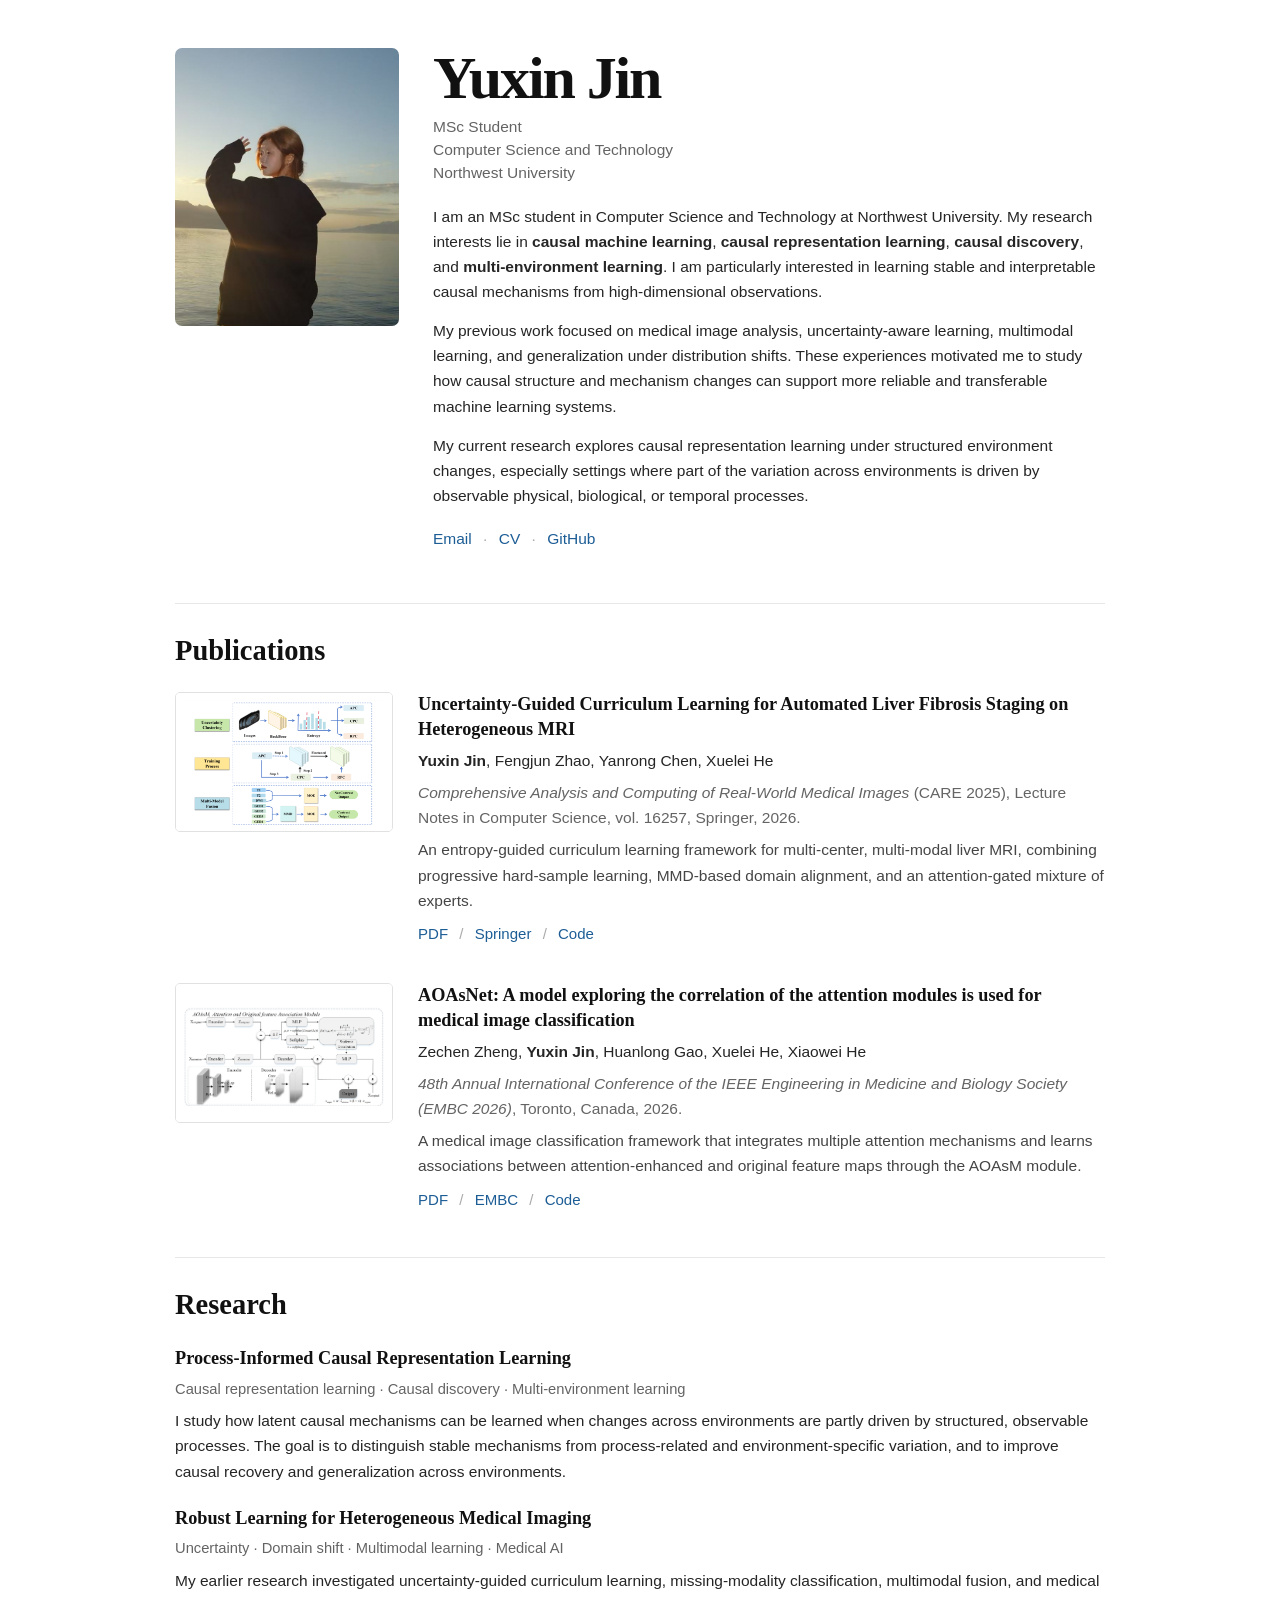
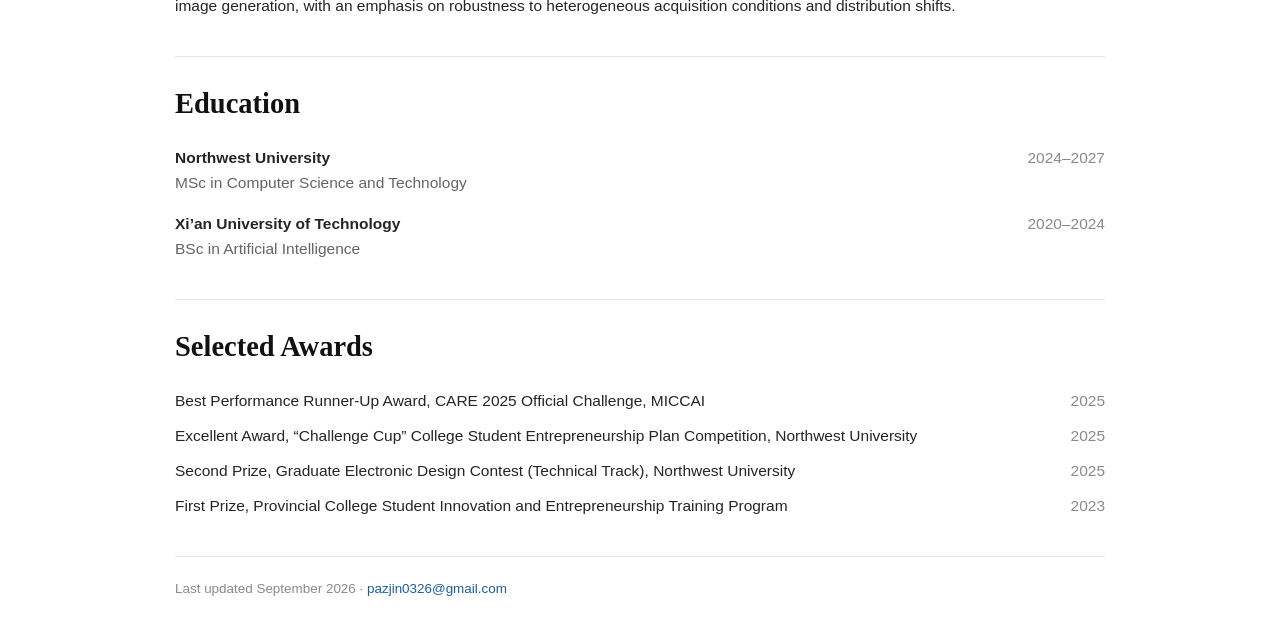
==== index.html @ 19693651 "Add files via upload" ====
<!doctype html>
<html lang="en">
<head>
  <meta charset="utf-8" />
  <meta name="viewport" content="width=device-width, initial-scale=1" />
  <meta name="description" content="Yuxin Jin — MSc student at Northwest University working on causal machine learning, causal representation learning, causal discovery, multi-environment learning, and medical AI." />
  <meta name="author" content="Yuxin Jin" />
  <meta property="og:title" content="Yuxin Jin" />
  <meta property="og:description" content="Causal machine learning, causal representation learning, causal discovery, and multi-environment learning." />
  <meta property="og:type" content="website" />
  <meta property="og:image" content="assets/profile.jpg" />
  <title>Yuxin Jin</title>
  <link rel="stylesheet" href="styles.css" />
</head>
<body>
  <main class="container">
    <section class="intro" aria-labelledby="name">
      <div class="portrait-wrap">
        <img class="portrait" src="assets/profile.jpg" alt="Portrait of Yuxin Jin" />
      </div>

      <div class="intro-copy">
        <h1 id="name">Yuxin Jin</h1>
        <p class="identity">
          MSc Student<br />
          Computer Science and Technology<br />
          Northwest University
        </p>

        <p>
          I am an MSc student in Computer Science and Technology at Northwest University. My research interests lie in
          <strong>causal machine learning</strong>, <strong>causal representation learning</strong>,
          <strong>causal discovery</strong>, and <strong>multi-environment learning</strong>. I am particularly interested in learning stable and interpretable causal mechanisms from high-dimensional observations.
        </p>
        <p>
          My previous work focused on medical image analysis, uncertainty-aware learning, multimodal learning, and generalization under distribution shifts. These experiences motivated me to study how causal structure and mechanism changes can support more reliable and transferable machine learning systems.
        </p>
        <p>
          My current research explores causal representation learning under structured environment changes, especially settings where part of the variation across environments is driven by observable physical, biological, or temporal processes.
        </p>

        <p class="links" aria-label="Profile links">
          <a href="mailto:pazjin0326@gmail.com">Email</a>
          <span>·</span>
          <a href="cv.html">CV</a>
          <span>·</span>
          <a href="https://github.com/pazjin" target="_blank" rel="noopener noreferrer">GitHub</a>
        </p>
      </div>
    </section>

    <section class="section" id="publications">
      <h2>Publications</h2>

      <article class="publication">
        <a class="paper-thumb" href="papers/Jin2026_FibUCL.pdf" target="_blank" aria-label="Open FibUCL paper PDF">
          <img src="assets/fibucl-figure.png" alt="Entropy-guided curriculum partitioning and multimodal fusion architecture from the FibUCL paper" />
        </a>
        <div class="paper-copy">
          <h3><a href="papers/Jin2026_FibUCL.pdf" target="_blank">Uncertainty-Guided Curriculum Learning for Automated Liver Fibrosis Staging on Heterogeneous MRI</a></h3>
          <p class="authors"><strong>Yuxin Jin</strong>, Fengjun Zhao, Yanrong Chen, Xuelei He</p>
          <p class="venue"><em>Comprehensive Analysis and Computing of Real-World Medical Images</em> (CARE 2025), Lecture Notes in Computer Science, vol. 16257, Springer, 2026.</p>
          <p class="paper-desc">
            An entropy-guided curriculum learning framework for multi-center, multi-modal liver MRI, combining progressive hard-sample learning, MMD-based domain alignment, and an attention-gated mixture of experts.
          </p>
          <p class="paper-links">
            <a href="papers/Jin2026_FibUCL.pdf" target="_blank">PDF</a>
            <span>/</span>
            <a href="https://doi.org/10.1007/978-3-032-16271-7_2" target="_blank" rel="noopener noreferrer">Springer</a>
            <span>/</span>
            <a href="https://github.com/pazjin/FibUCL" target="_blank" rel="noopener noreferrer">Code</a>
          </p>
        </div>
      </article>

      <article class="publication">
        <a class="paper-thumb" href="papers/Zheng2026_AOAsNet.pdf" target="_blank" aria-label="Open AOAsNet paper PDF">
          <img src="assets/aoasnet-figure.png" alt="AOAsM architecture from the AOAsNet paper" />
        </a>
        <div class="paper-copy">
          <h3><a href="papers/Zheng2026_AOAsNet.pdf" target="_blank">AOAsNet: A model exploring the correlation of the attention modules is used for medical image classification</a></h3>
          <p class="authors">Zechen Zheng, <strong>Yuxin Jin</strong>, Huanlong Gao, Xuelei He, Xiaowei He</p>
          <p class="venue"><em>48th Annual International Conference of the IEEE Engineering in Medicine and Biology Society (EMBC 2026)</em>, Toronto, Canada, 2026.</p>
          <p class="paper-desc">
            A medical image classification framework that integrates multiple attention mechanisms and learns associations between attention-enhanced and original feature maps through the AOAsM module.
          </p>
          <p class="paper-links">
            <a href="papers/Zheng2026_AOAsNet.pdf" target="_blank">PDF</a>
            <span>/</span>
            <a href="https://cmsworkshops.com/EMBC2026/view_paper.php?PaperNum=2118&SessionID=1118" target="_blank" rel="noopener noreferrer">EMBC</a>
            <span>/</span>
            <a href="https://github.com/Zhengzechenzzc/AOAsNet" target="_blank" rel="noopener noreferrer">Code</a>
          </p>
        </div>
      </article>
    </section>

    <section class="section" id="research">
      <h2>Research</h2>
      <div class="research-entry">
        <h3>Process-Informed Causal Representation Learning</h3>
        <p class="research-tags">Causal representation learning · Causal discovery · Multi-environment learning</p>
        <p>
          I study how latent causal mechanisms can be learned when changes across environments are partly driven by structured, observable processes. The goal is to distinguish stable mechanisms from process-related and environment-specific variation, and to improve causal recovery and generalization across environments.
        </p>
      </div>
      <div class="research-entry">
        <h3>Robust Learning for Heterogeneous Medical Imaging</h3>
        <p class="research-tags">Uncertainty · Domain shift · Multimodal learning · Medical AI</p>
        <p>
          My earlier research investigated uncertainty-guided curriculum learning, missing-modality classification, multimodal fusion, and medical image generation, with an emphasis on robustness to heterogeneous acquisition conditions and distribution shifts.
        </p>
      </div>
    </section>

    <section class="section" id="education">
      <h2>Education</h2>
      <div class="row-list">
        <div class="row">
          <div><strong>Northwest University</strong><br /><span>MSc in Computer Science and Technology</span></div>
          <time>2024–2027</time>
        </div>
        <div class="row">
          <div><strong>Xi’an University of Technology</strong><br /><span>BSc in Artificial Intelligence</span></div>
          <time>2020–2024</time>
        </div>
      </div>
    </section>

    <section class="section" id="awards">
      <h2>Selected Awards</h2>
      <div class="row-list compact">
        <div class="row"><div>Best Performance Runner-Up Award, CARE 2025 Official Challenge, MICCAI</div><time>2025</time></div>
        <div class="row"><div>Excellent Award, “Challenge Cup” College Student Entrepreneurship Plan Competition, Northwest University</div><time>2025</time></div>
        <div class="row"><div>Second Prize, Graduate Electronic Design Contest (Technical Track), Northwest University</div><time>2025</time></div>
        <div class="row"><div>First Prize, Provincial College Student Innovation and Entrepreneurship Training Program</div><time>2023</time></div>
      </div>
    </section>

    <footer>
      <p>Last updated September 2026 · <a href="mailto:pazjin0326@gmail.com">pazjin0326@gmail.com</a></p>
    </footer>
  </main>
</body>
</html>
---- styles.css ----
:root {
  --text: #252525;
  --heading: #111;
  --muted: #646464;
  --light: #8a8a8a;
  --line: #e7e7e7;
  --link: #1d5d96;
  --max-width: 930px;
}

* { box-sizing: border-box; }
html { scroll-behavior: smooth; }
body {
  margin: 0;
  background: #fff;
  color: var(--text);
  font-family: Arial, Helvetica, sans-serif;
  font-size: 15.5px;
  line-height: 1.62;
  -webkit-font-smoothing: antialiased;
}

img { display: block; max-width: 100%; }
a { color: var(--link); text-decoration: none; }
a:hover { text-decoration: underline; }
strong { font-weight: 700; }
.container {
  width: min(calc(100% - 36px), var(--max-width));
  margin: 0 auto;
  padding: 48px 0 42px;
}

h1, h2, h3 {
  color: var(--heading);
  font-family: Georgia, "Times New Roman", serif;
  font-weight: 700;
}
h1 {
  margin: 0 0 8px;
  font-size: clamp(2.65rem, 5vw, 3.75rem);
  line-height: 1;
  letter-spacing: -0.035em;
}
h2 {
  margin: 0 0 24px;
  font-size: 1.78rem;
  line-height: 1.2;
}
h3 {
  margin: 0 0 7px;
  font-size: 1.14rem;
  line-height: 1.34;
}
p { margin: 0 0 14px; }

.intro {
  display: grid;
  grid-template-columns: 224px minmax(0, 1fr);
  gap: 34px;
  align-items: start;
}
.portrait {
  width: 224px;
  height: 278px;
  object-fit: cover;
  border-radius: 7px;
}
.identity {
  margin: 0 0 19px;
  color: var(--muted);
  line-height: 1.48;
}
.links { margin-top: 18px; }
.links span,
.paper-links span { color: #aaa; margin: 0 7px; }

.section {
  margin-top: 38px;
  padding-top: 30px;
  border-top: 1px solid var(--line);
}

.publication {
  display: grid;
  grid-template-columns: 218px minmax(0, 1fr);
  gap: 25px;
  align-items: start;
  margin-bottom: 30px;
}
.publication:last-child { margin-bottom: 0; }
.paper-thumb {
  display: block;
  border: 1px solid #e1e1e1;
  border-radius: 5px;
  overflow: hidden;
  background: #fafafa;
}
.paper-thumb img {
  width: 100%;
  height: 138px;
  object-fit: contain;
  background: #fff;
}
.paper-copy h3 a { color: var(--heading); }
.paper-copy h3 a:hover { color: var(--link); }
.authors, .venue, .paper-desc, .paper-links { margin-bottom: 7px; }
.venue { color: var(--muted); }
.paper-desc { color: #454545; }
.paper-links { font-size: 0.94rem; margin-top: 9px; }

.research-entry { margin-bottom: 22px; }
.research-entry:last-child { margin-bottom: 0; }
.research-tags {
  color: var(--muted);
  font-size: 0.92rem;
  margin-bottom: 7px;
}

.row-list { display: grid; gap: 15px; }
.row {
  display: grid;
  grid-template-columns: minmax(0, 1fr) auto;
  gap: 24px;
  align-items: start;
}
.row span { color: var(--muted); }
.row time { color: var(--light); white-space: nowrap; }
.compact { gap: 10px; }

footer {
  margin-top: 38px;
  padding-top: 21px;
  border-top: 1px solid var(--line);
  color: var(--light);
  font-size: 0.84rem;
}
footer p { margin: 0; }

/* Web CV */
.cv-top {
  display: flex;
  justify-content: space-between;
  gap: 28px;
  align-items: flex-start;
}
.cv-top .subtitle { color: var(--muted); margin-bottom: 8px; }
.back { font-weight: 700; white-space: nowrap; }
.cv-section {
  margin-top: 30px;
  padding-top: 25px;
  border-top: 1px solid var(--line);
}
.cv-entry {
  display: grid;
  grid-template-columns: 172px minmax(0,1fr);
  gap: 25px;
  margin-bottom: 23px;
}
.cv-entry:last-child { margin-bottom: 0; }
.cv-date { color: var(--light); }
.cv-entry ul { margin: 8px 0 0; padding-left: 19px; }
.cv-entry li { margin-bottom: 6px; }
.cv-pub { margin-bottom: 20px; }
.cv-pub:last-child { margin-bottom: 0; }

@media (max-width: 730px) {
  .container { padding-top: 28px; }
  .intro { grid-template-columns: 1fr; gap: 22px; }
  .portrait { width: 190px; height: 236px; }
  .publication { grid-template-columns: 1fr; gap: 15px; }
  .paper-thumb { max-width: 310px; }
  .paper-thumb img { height: 175px; }
  .row { grid-template-columns: 1fr; gap: 2px; }
  .cv-top { flex-direction: column; gap: 8px; }
  .cv-entry { grid-template-columns: 1fr; gap: 4px; }
}
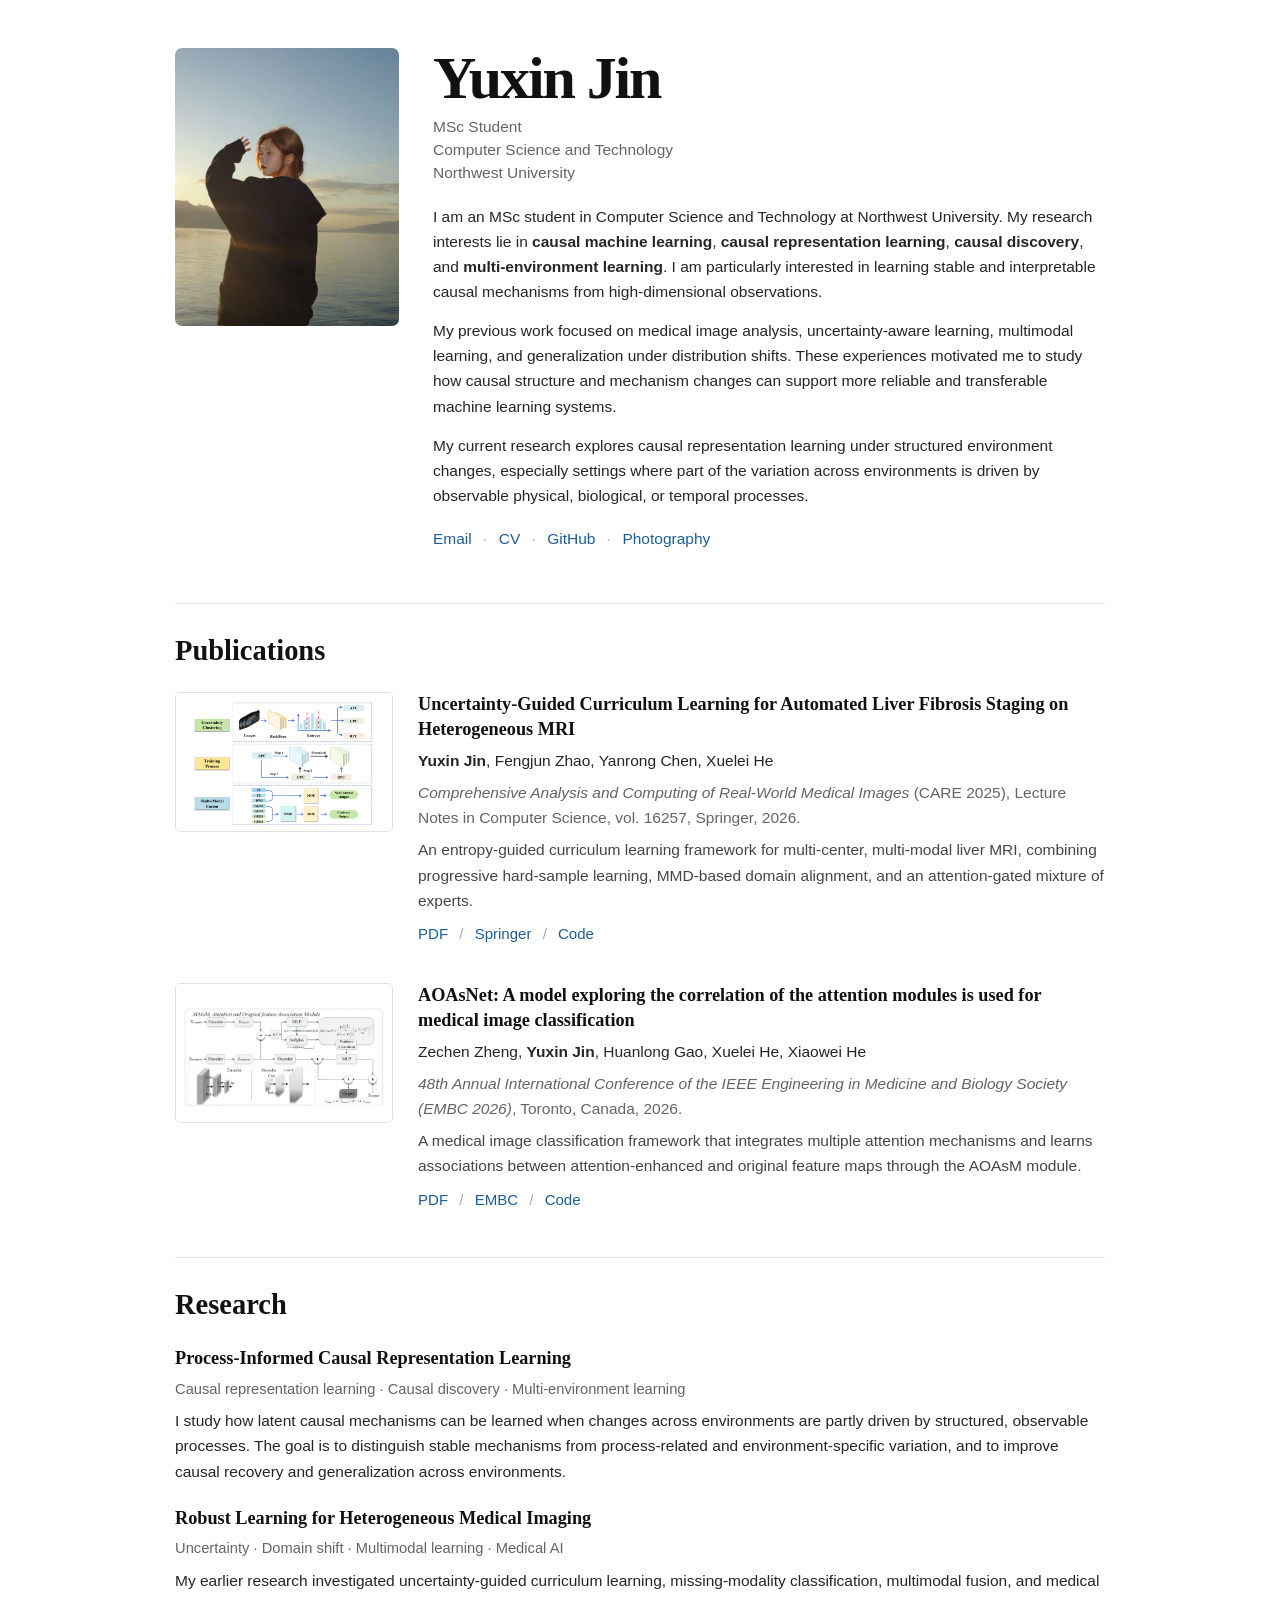
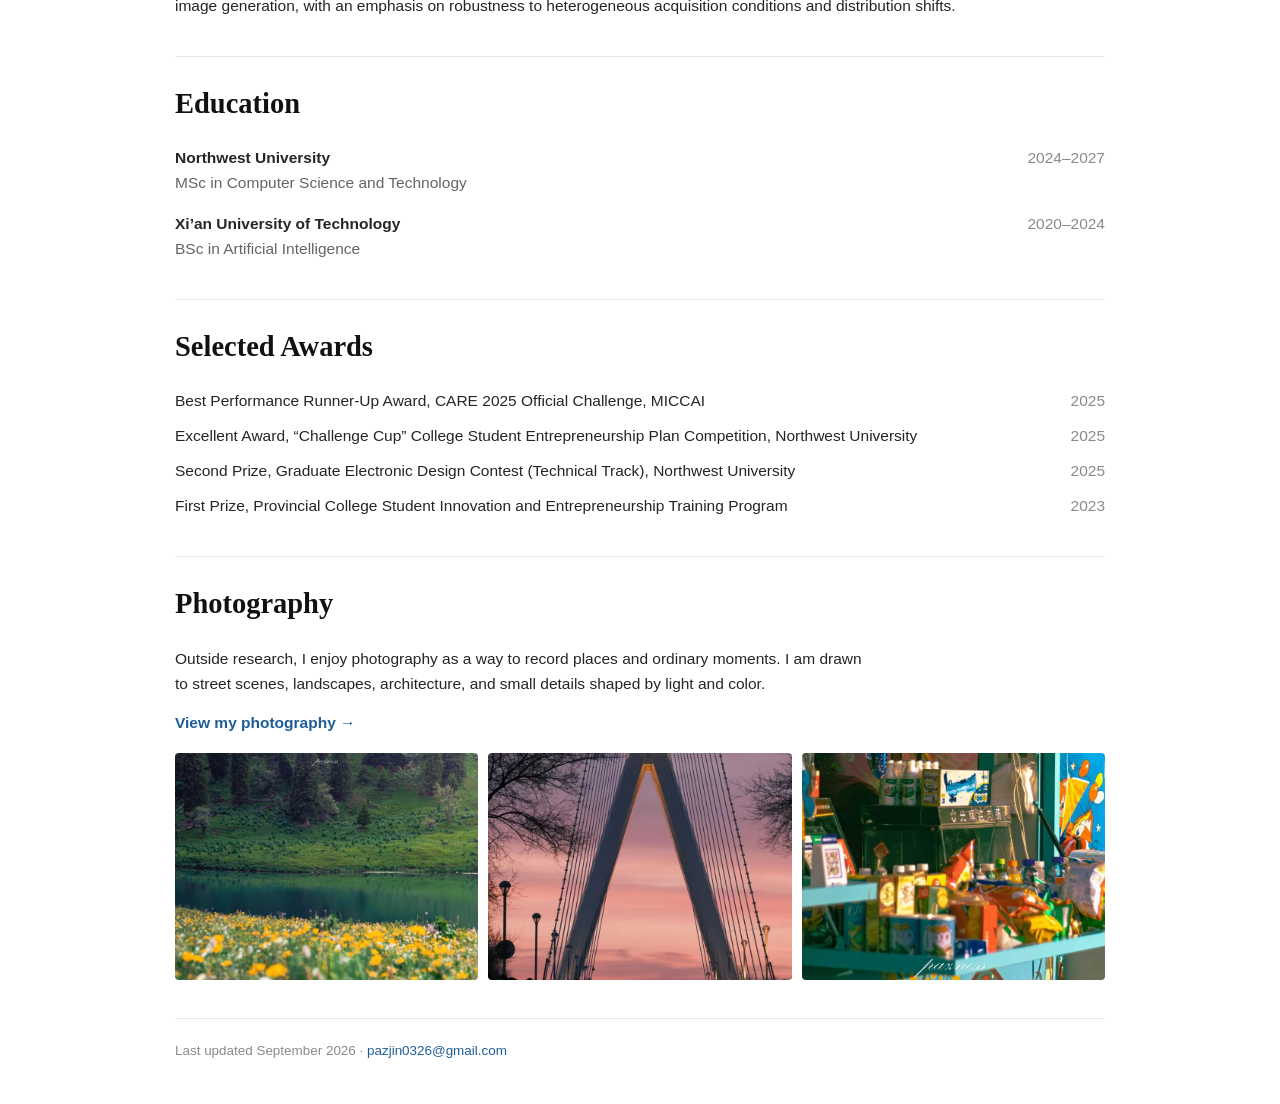
==== commit 82279a49: "Add files via upload" ====
--- a/index.html
+++ b/index.html
@@ -45,6 +45,8 @@
           <a href="cv.html">CV</a>
           <span>·</span>
           <a href="https://github.com/pazjin" target="_blank" rel="noopener noreferrer">GitHub</a>
+          <span>·</span>
+          <a href="photography.html">Photography</a>
         </p>
       </div>
     </section>
@@ -137,6 +139,21 @@
       </div>
     </section>
 
+    <section class="section photography-intro" id="photography">
+      <h2>Photography</h2>
+      <div class="photography-copy">
+        <p>
+          Outside research, I enjoy photography as a way to record places and ordinary moments. I am drawn to street scenes, landscapes, architecture, and small details shaped by light and color.
+        </p>
+        <p><a class="photo-page-link" href="photography.html">View my photography →</a></p>
+      </div>
+      <a class="photo-preview-grid" href="photography.html" aria-label="Open photography gallery">
+        <img src="assets/photography/preview-1.webp" alt="Wildflowers beside a mountain lake" loading="lazy" />
+        <img src="assets/photography/preview-2.webp" alt="Cable-stayed bridge at sunset" loading="lazy" />
+        <img src="assets/photography/preview-3.webp" alt="Snack stand in warm evening light" loading="lazy" />
+      </a>
+    </section>
+
     <footer>
       <p>Last updated September 2026 · <a href="mailto:pazjin0326@gmail.com">pazjin0326@gmail.com</a></p>
     </footer>
--- a/styles.css
+++ b/styles.css
@@ -174,3 +174,280 @@
   .cv-top { flex-direction: column; gap: 8px; }
   .cv-entry { grid-template-columns: 1fr; gap: 4px; }
 }
+
+/* Photography preview on academic homepage */
+.photography-copy { max-width: 700px; }
+.photo-page-link { font-weight: 700; }
+.photo-preview-grid {
+  display: grid;
+  grid-template-columns: repeat(3, 1fr);
+  gap: 10px;
+  margin-top: 18px;
+  text-decoration: none;
+}
+.photo-preview-grid:hover { text-decoration: none; }
+.photo-preview-grid img {
+  width: 100%;
+  aspect-ratio: 4 / 3;
+  object-fit: cover;
+  border-radius: 4px;
+  transition: transform 160ms ease, opacity 160ms ease;
+}
+.photo-preview-grid:hover img { opacity: 0.94; }
+.photo-preview-grid img:hover { transform: translateY(-2px); opacity: 1; }
+
+/* Photography page */
+.photo-page {
+  min-height: 100vh;
+  background: #fff;
+}
+.photo-container {
+  width: min(calc(100% - 40px), 1180px);
+  margin: 0 auto;
+}
+.photo-header {
+  padding: 44px 0 30px;
+  max-width: 1180px;
+}
+.photo-nav { margin-bottom: 26px; font-size: 0.92rem; }
+.photo-header h1 {
+  font-size: clamp(3rem, 7vw, 5.2rem);
+  margin-bottom: 16px;
+}
+.photo-lead {
+  max-width: 680px;
+  font-family: Georgia, "Times New Roman", serif;
+  font-size: 1.16rem;
+  line-height: 1.62;
+  color: #333;
+}
+.photo-note {
+  color: var(--light);
+  font-size: 0.86rem;
+  margin-top: 18px;
+}
+.gallery {
+  columns: 3 300px;
+  column-gap: 12px;
+  padding-bottom: 20px;
+}
+.gallery-item {
+  display: block;
+  break-inside: avoid;
+  margin: 0 0 12px;
+  overflow: hidden;
+  background: #f5f5f5;
+  text-decoration: none;
+}
+.gallery-item:hover { text-decoration: none; }
+.gallery-item img {
+  width: 100%;
+  height: auto;
+  transition: transform 180ms ease, opacity 180ms ease;
+}
+.gallery-item:hover img {
+  transform: scale(1.008);
+  opacity: 0.96;
+}
+.photo-footer {
+  margin-top: 28px;
+  padding: 24px 0 42px;
+  border-top: 1px solid var(--line);
+  color: var(--light);
+  font-size: 0.84rem;
+}
+.photo-footer p { margin: 0; }
+
+.no-scroll { overflow: hidden; }
+.lightbox {
+  position: fixed;
+  inset: 0;
+  z-index: 1000;
+  display: none;
+  align-items: center;
+  justify-content: center;
+  background: rgba(0, 0, 0, 0.94);
+  padding: 26px 70px;
+}
+.lightbox.is-open { display: flex; }
+.lightbox-figure {
+  margin: 0;
+  max-width: min(92vw, 1500px);
+  max-height: 92vh;
+  display: flex;
+  flex-direction: column;
+  align-items: center;
+  justify-content: center;
+}
+.lightbox-figure img {
+  max-width: 100%;
+  max-height: 86vh;
+  width: auto;
+  height: auto;
+  object-fit: contain;
+}
+.lightbox-figure figcaption {
+  color: rgba(255,255,255,0.72);
+  font-size: 0.78rem;
+  margin-top: 9px;
+  text-align: center;
+}
+.lightbox-close,
+.lightbox-nav {
+  position: fixed;
+  z-index: 1001;
+  border: 0;
+  background: transparent;
+  color: rgba(255,255,255,0.78);
+  cursor: pointer;
+  font-family: Arial, Helvetica, sans-serif;
+  font-weight: 300;
+}
+.lightbox-close {
+  right: 22px;
+  top: 14px;
+  font-size: 2.4rem;
+  line-height: 1;
+}
+.lightbox-nav {
+  top: 50%;
+  transform: translateY(-50%);
+  font-size: 3.3rem;
+  padding: 16px;
+}
+.lightbox-prev { left: 8px; }
+.lightbox-next { right: 8px; }
+.lightbox-close:hover,
+.lightbox-nav:hover { color: #fff; }
+
+@media (max-width: 730px) {
+  .photo-preview-grid { grid-template-columns: 1fr 1fr; }
+  .photo-preview-grid img:last-child { display: none; }
+  .photo-container { width: min(calc(100% - 24px), 1180px); }
+  .photo-header { padding-top: 28px; }
+  .gallery { columns: 2 150px; column-gap: 8px; }
+  .gallery-item { margin-bottom: 8px; }
+  .lightbox { padding: 20px 44px; }
+  .lightbox-nav { font-size: 2.5rem; padding: 8px; }
+}
+
+
+/* Minimal photography portfolio page */
+.photo-body {
+  background: #fbfbfa;
+  color: #171717;
+}
+.photo-shell {
+  width: min(calc(100% - 40px), 1180px);
+  margin: 0 auto;
+}
+.photo-shell-wide {
+  width: min(calc(100% - 40px), 1440px);
+  margin: 0 auto;
+}
+.photo-header-minimal {
+  padding: 22px 0 34px;
+}
+.photo-topline {
+  display: flex;
+  justify-content: space-between;
+  align-items: center;
+  gap: 16px;
+  padding-bottom: 34px;
+}
+.photo-back,
+.photo-name {
+  font-size: 0.86rem;
+  color: #707070;
+}
+.photo-back {
+  letter-spacing: 0.01em;
+}
+.photo-name {
+  white-space: nowrap;
+}
+.photo-intro {
+  max-width: 760px;
+}
+.photo-eyebrow {
+  margin: 0 0 10px;
+  color: #7d7d7d;
+  font-size: 0.78rem;
+  text-transform: uppercase;
+  letter-spacing: 0.13em;
+}
+.photo-header-minimal h1 {
+  margin: 0 0 12px;
+  font-size: clamp(2.8rem, 7vw, 5rem);
+  line-height: 0.96;
+  letter-spacing: -0.04em;
+  color: #111;
+}
+.photo-statement {
+  max-width: 680px;
+  font-family: Georgia, "Times New Roman", serif;
+  font-size: 1.08rem;
+  line-height: 1.68;
+  color: #2f2f2f;
+  margin-bottom: 10px;
+}
+.photo-meta {
+  color: #8a8a8a;
+  font-size: 0.84rem;
+  letter-spacing: 0.03em;
+}
+.gallery-minimal {
+  columns: 4 260px;
+  column-gap: 14px;
+  padding-bottom: 22px;
+}
+.gallery-item-minimal {
+  display: block;
+  break-inside: avoid;
+  margin: 0 0 14px;
+  text-decoration: none;
+  background: transparent;
+}
+.gallery-item-minimal img {
+  width: 100%;
+  height: auto;
+  display: block;
+  transition: opacity 160ms ease, transform 160ms ease;
+}
+.gallery-item-minimal:hover img {
+  opacity: 0.95;
+  transform: translateY(-1px);
+}
+.photo-footer-minimal {
+  padding: 18px 0 36px;
+  color: #8a8a8a;
+  font-size: 0.8rem;
+}
+.photo-footer-minimal p { margin: 0; }
+
+.photo-body .lightbox {
+  background: rgba(10,10,10,0.96);
+}
+.photo-body .lightbox-figure figcaption {
+  font-size: 0.76rem;
+  letter-spacing: 0.01em;
+  color: rgba(255,255,255,0.68);
+}
+
+@media (max-width: 900px) {
+  .gallery-minimal { columns: 3 220px; }
+}
+@media (max-width: 730px) {
+  .photo-shell,
+  .photo-shell-wide { width: min(calc(100% - 24px), 1440px); }
+  .photo-header-minimal { padding-top: 18px; }
+  .photo-topline {
+    padding-bottom: 26px;
+    align-items: flex-start;
+    flex-direction: column;
+    gap: 6px;
+  }
+  .gallery-minimal { columns: 2 150px; column-gap: 8px; }
+  .gallery-item-minimal { margin-bottom: 8px; }
+  .photo-statement { font-size: 1rem; }
+}
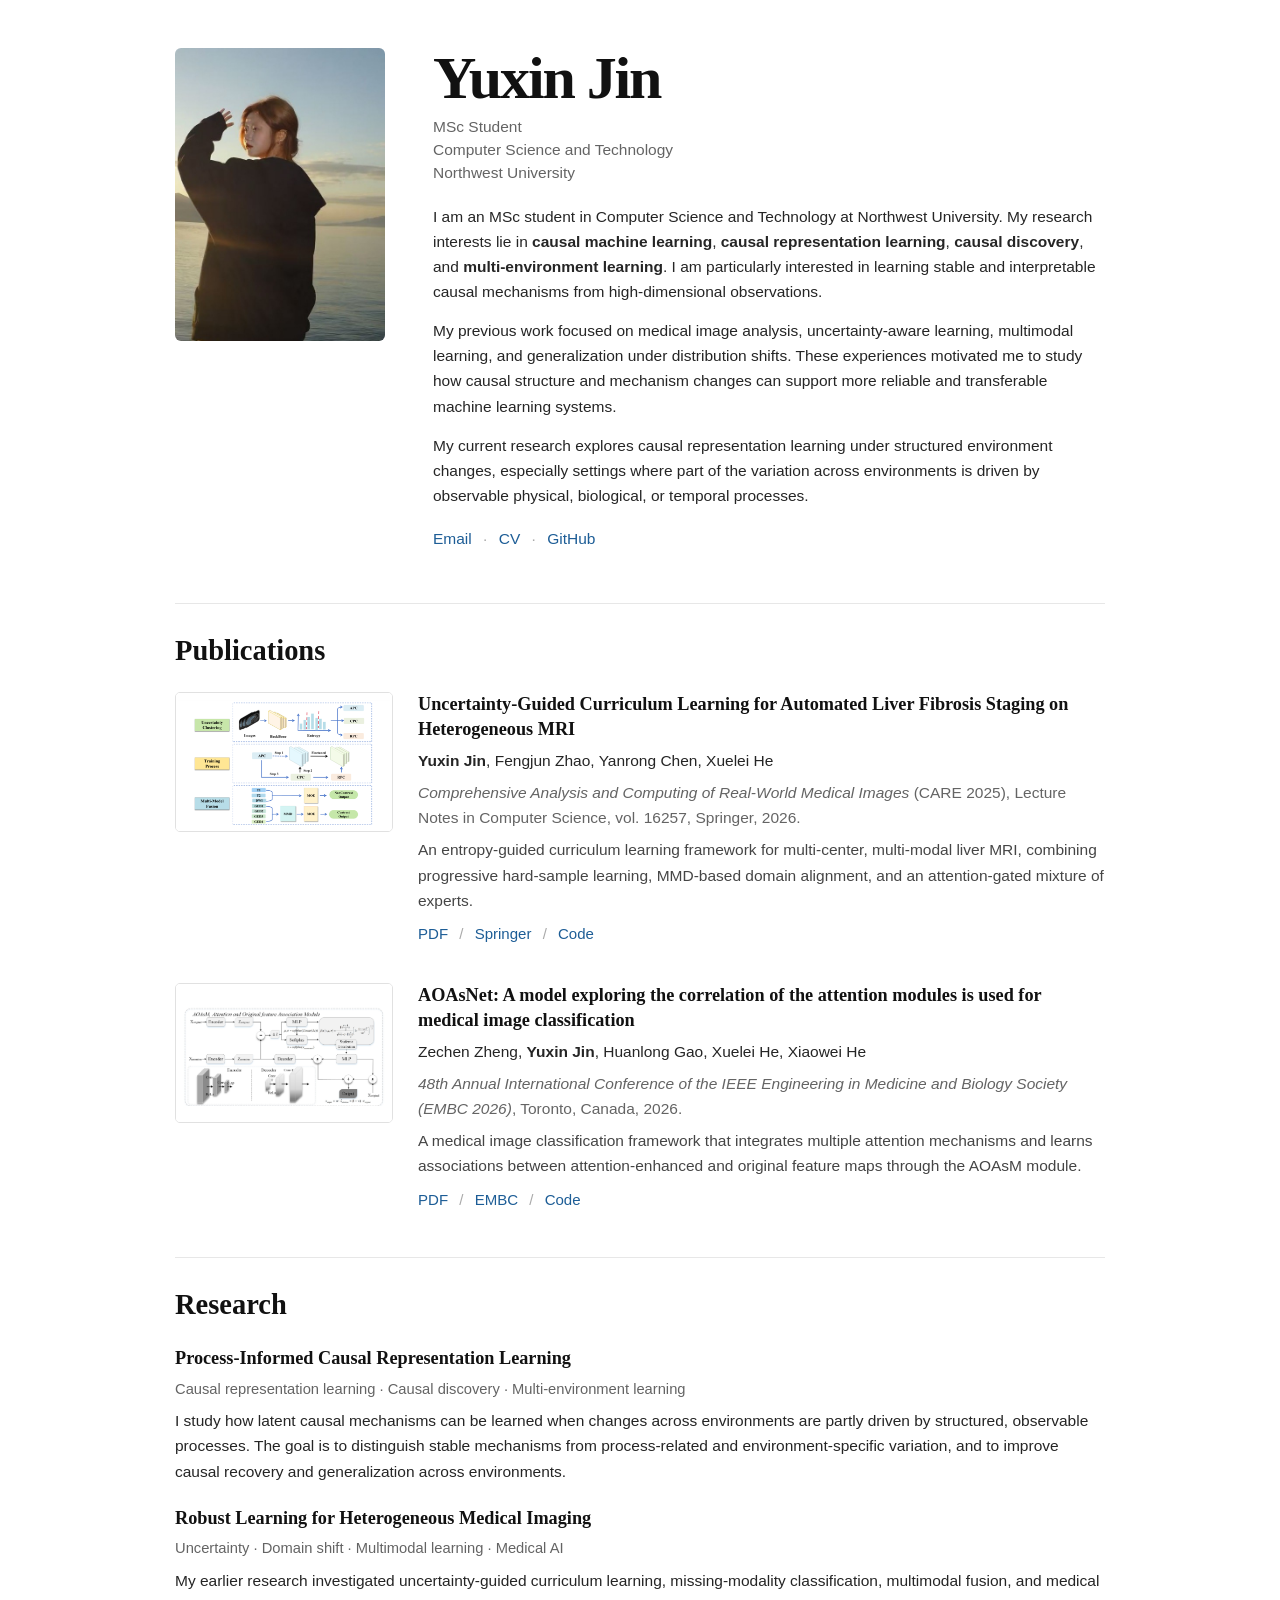
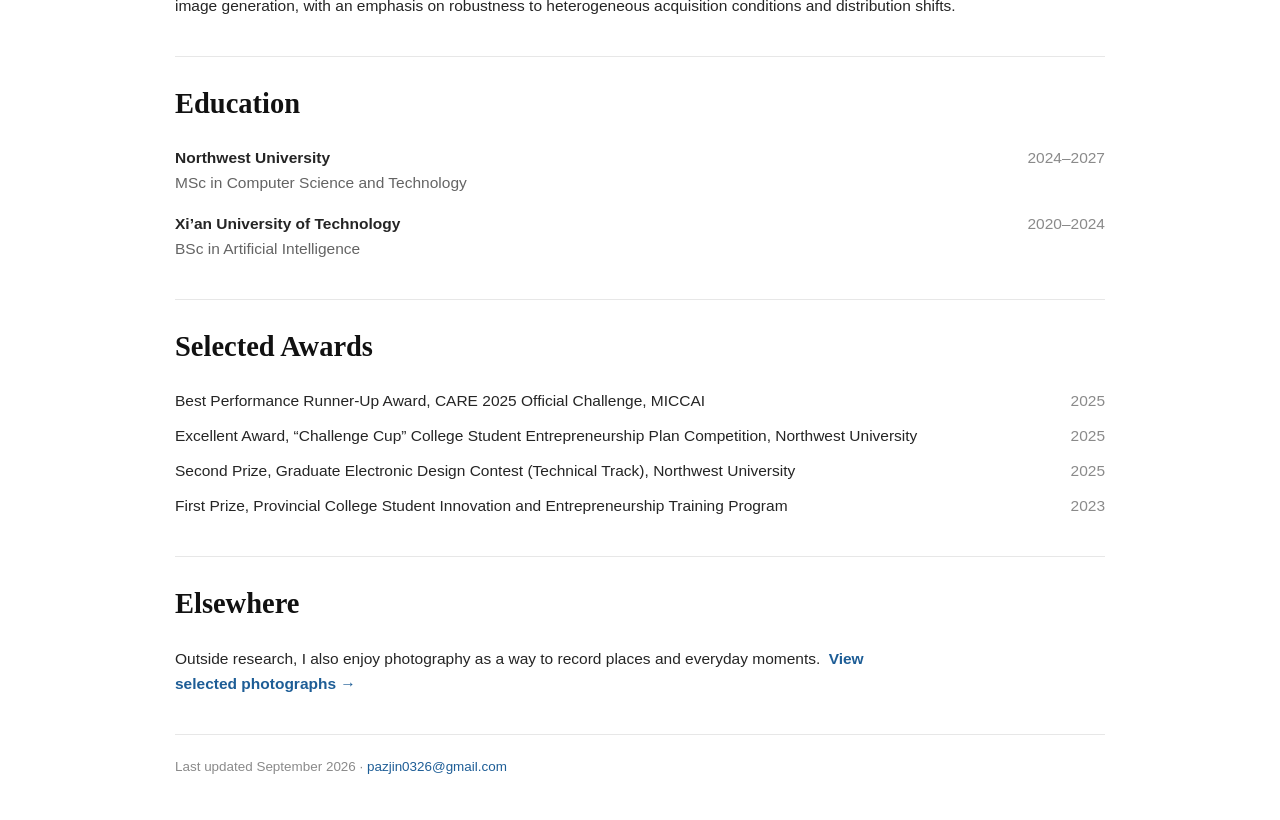
==== commit 44369291: "Add files via upload" ====
--- a/index.html
+++ b/index.html
@@ -8,7 +8,7 @@
   <meta property="og:title" content="Yuxin Jin" />
   <meta property="og:description" content="Causal machine learning, causal representation learning, causal discovery, and multi-environment learning." />
   <meta property="og:type" content="website" />
-  <meta property="og:image" content="assets/profile.jpg" />
+  <meta property="og:image" content="assets/profile-main.jpg" />
   <title>Yuxin Jin</title>
   <link rel="stylesheet" href="styles.css" />
 </head>
@@ -16,7 +16,7 @@
   <main class="container">
     <section class="intro" aria-labelledby="name">
       <div class="portrait-wrap">
-        <img class="portrait" src="assets/profile.jpg" alt="Portrait of Yuxin Jin" />
+        <img class="portrait" src="assets/profile-main.jpg" alt="Portrait of Yuxin Jin" />
       </div>
 
       <div class="intro-copy">
@@ -45,8 +45,6 @@
           <a href="cv.html">CV</a>
           <span>·</span>
           <a href="https://github.com/pazjin" target="_blank" rel="noopener noreferrer">GitHub</a>
-          <span>·</span>
-          <a href="photography.html">Photography</a>
         </p>
       </div>
     </section>
@@ -139,19 +137,12 @@
       </div>
     </section>
 
-    <section class="section photography-intro" id="photography">
-      <h2>Photography</h2>
-      <div class="photography-copy">
-        <p>
-          Outside research, I enjoy photography as a way to record places and ordinary moments. I am drawn to street scenes, landscapes, architecture, and small details shaped by light and color.
-        </p>
-        <p><a class="photo-page-link" href="photography.html">View my photography →</a></p>
-      </div>
-      <a class="photo-preview-grid" href="photography.html" aria-label="Open photography gallery">
-        <img src="assets/photography/preview-1.webp" alt="Wildflowers beside a mountain lake" loading="lazy" />
-        <img src="assets/photography/preview-2.webp" alt="Cable-stayed bridge at sunset" loading="lazy" />
-        <img src="assets/photography/preview-3.webp" alt="Snack stand in warm evening light" loading="lazy" />
-      </a>
+    <section class="section elsewhere" id="elsewhere">
+      <h2>Elsewhere</h2>
+      <p>
+        Outside research, I also enjoy photography as a way to record places and everyday moments.
+        <a class="elsewhere-link" href="photography.html">View selected photographs →</a>
+      </p>
     </section>
 
     <footer>
--- a/styles.css
+++ b/styles.css
@@ -451,3 +451,184 @@
   .gallery-item-minimal { margin-bottom: 8px; }
   .photo-statement { font-size: 1rem; }
 }
+
+
+/* Homepage portrait + small elsewhere link */
+.portrait-wrap {
+  display: flex;
+  align-items: flex-start;
+  justify-content: flex-start;
+}
+.portrait {
+  width: 186px;
+  height: 186px;
+  border-radius: 50%;
+  object-fit: cover;
+  object-position: center center;
+  border: 1px solid #ececec;
+}
+.elsewhere p {
+  max-width: 720px;
+  margin-bottom: 0;
+}
+.elsewhere-link {
+  font-weight: 700;
+  margin-left: 4px;
+}
+
+/* Hide obsolete homepage photography preview if old HTML is cached anywhere */
+.photography-copy, .photo-preview-grid { display: none; }
+
+/* Redesigned photography page */
+.portfolio-body {
+  margin: 0;
+  background: #fcfcfb;
+  color: #1f1f1f;
+  font-family: Arial, Helvetica, sans-serif;
+}
+.portfolio-container {
+  width: min(calc(100% - 40px), 1180px);
+  margin: 0 auto;
+  padding: 34px 0 44px;
+}
+.portfolio-topline {
+  display: flex;
+  justify-content: space-between;
+  gap: 16px;
+  align-items: center;
+  margin-bottom: 28px;
+  font-size: 0.9rem;
+}
+.portfolio-back,
+.portfolio-name {
+  color: var(--muted);
+}
+.portfolio-intro {
+  max-width: 760px;
+  margin-bottom: 28px;
+}
+.portfolio-eyebrow {
+  margin: 0 0 8px;
+  color: var(--light);
+  font-size: 0.76rem;
+  text-transform: uppercase;
+  letter-spacing: 0.14em;
+}
+.portfolio-header h1 {
+  margin: 0 0 12px;
+  font-size: clamp(2.8rem, 6vw, 4.9rem);
+  line-height: 0.98;
+  letter-spacing: -0.04em;
+}
+.portfolio-lead {
+  max-width: 650px;
+  color: #3e3e3e;
+  font-family: Georgia, "Times New Roman", serif;
+  font-size: 1.12rem;
+  line-height: 1.68;
+  margin-bottom: 0;
+}
+.portfolio-hero {
+  margin-bottom: 16px;
+}
+.portfolio-grid {
+  display: grid;
+  grid-template-columns: repeat(12, 1fr);
+  gap: 14px;
+}
+.portfolio-card {
+  display: block;
+  overflow: hidden;
+  background: #f5f5f3;
+}
+.portfolio-card img {
+  width: 100%;
+  height: 100%;
+  object-fit: cover;
+  display: block;
+  transition: transform 180ms ease, opacity 180ms ease;
+}
+.portfolio-card:hover img {
+  transform: scale(1.012);
+  opacity: 0.97;
+}
+.portfolio-card.standard {
+  grid-column: span 6;
+  aspect-ratio: 4 / 3;
+}
+.portfolio-card.portrait {
+  grid-column: span 4;
+  aspect-ratio: 3 / 4;
+}
+.portfolio-card.panorama {
+  grid-column: 1 / -1;
+  aspect-ratio: 16 / 8.5;
+}
+.portfolio-footer {
+  margin-top: 26px;
+  padding-top: 18px;
+  border-top: 1px solid var(--line);
+  color: var(--light);
+  font-size: 0.84rem;
+}
+.portfolio-footer p { margin: 0; }
+
+.portfolio-body .lightbox {
+  background: rgba(10,10,10,0.96);
+}
+.portfolio-body .lightbox-figure figcaption {
+  font-size: 0.76rem;
+  letter-spacing: 0.01em;
+  color: rgba(255,255,255,0.7);
+}
+
+@media (max-width: 730px) {
+  .portrait-wrap { justify-content: center; }
+  .portrait {
+    width: 170px;
+    height: 170px;
+  }
+  .portfolio-container {
+    width: min(calc(100% - 24px), 1180px);
+    padding-top: 22px;
+  }
+  .portfolio-topline {
+    align-items: flex-start;
+    flex-direction: column;
+    gap: 6px;
+    margin-bottom: 22px;
+  }
+  .portfolio-intro { margin-bottom: 22px; }
+  .portfolio-grid { grid-template-columns: repeat(2, 1fr); gap: 8px; }
+  .portfolio-card.standard,
+  .portfolio-card.portrait,
+  .portfolio-card.panorama {
+    grid-column: auto;
+  }
+  .portfolio-card.standard { aspect-ratio: 4 / 3; }
+  .portfolio-card.portrait { aspect-ratio: 3 / 4; }
+  .portfolio-card.panorama { aspect-ratio: 4 / 3; }
+}
+
+/* v7 homepage portrait: rectangular and subject-focused */
+.portrait-wrap {
+  display: flex;
+  align-items: flex-start;
+  justify-content: flex-start;
+}
+.portrait {
+  width: 210px;
+  height: auto;
+  max-height: none;
+  border-radius: 6px;
+  object-fit: contain;
+  border: 0;
+}
+@media (max-width: 730px) {
+  .portrait-wrap { justify-content: flex-start; }
+  .portrait {
+    width: 190px;
+    height: auto;
+    border-radius: 6px;
+  }
+}
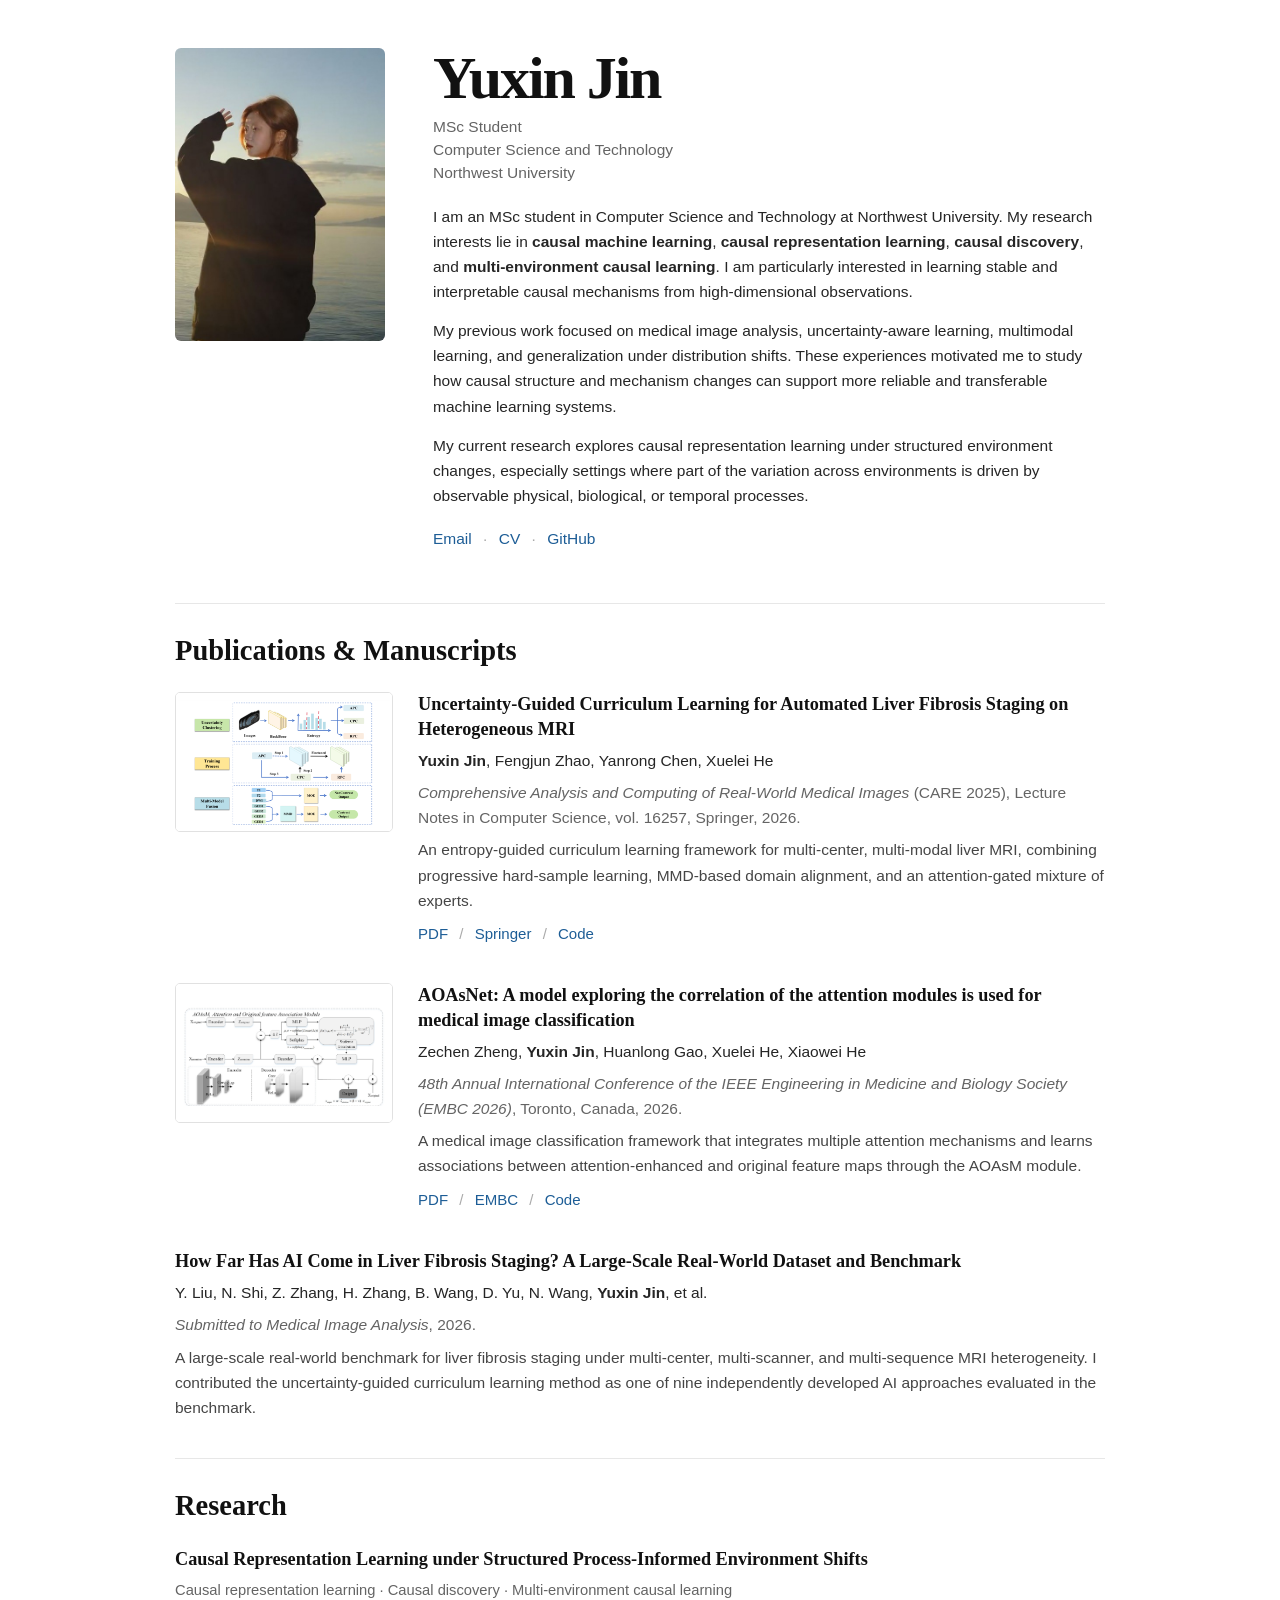
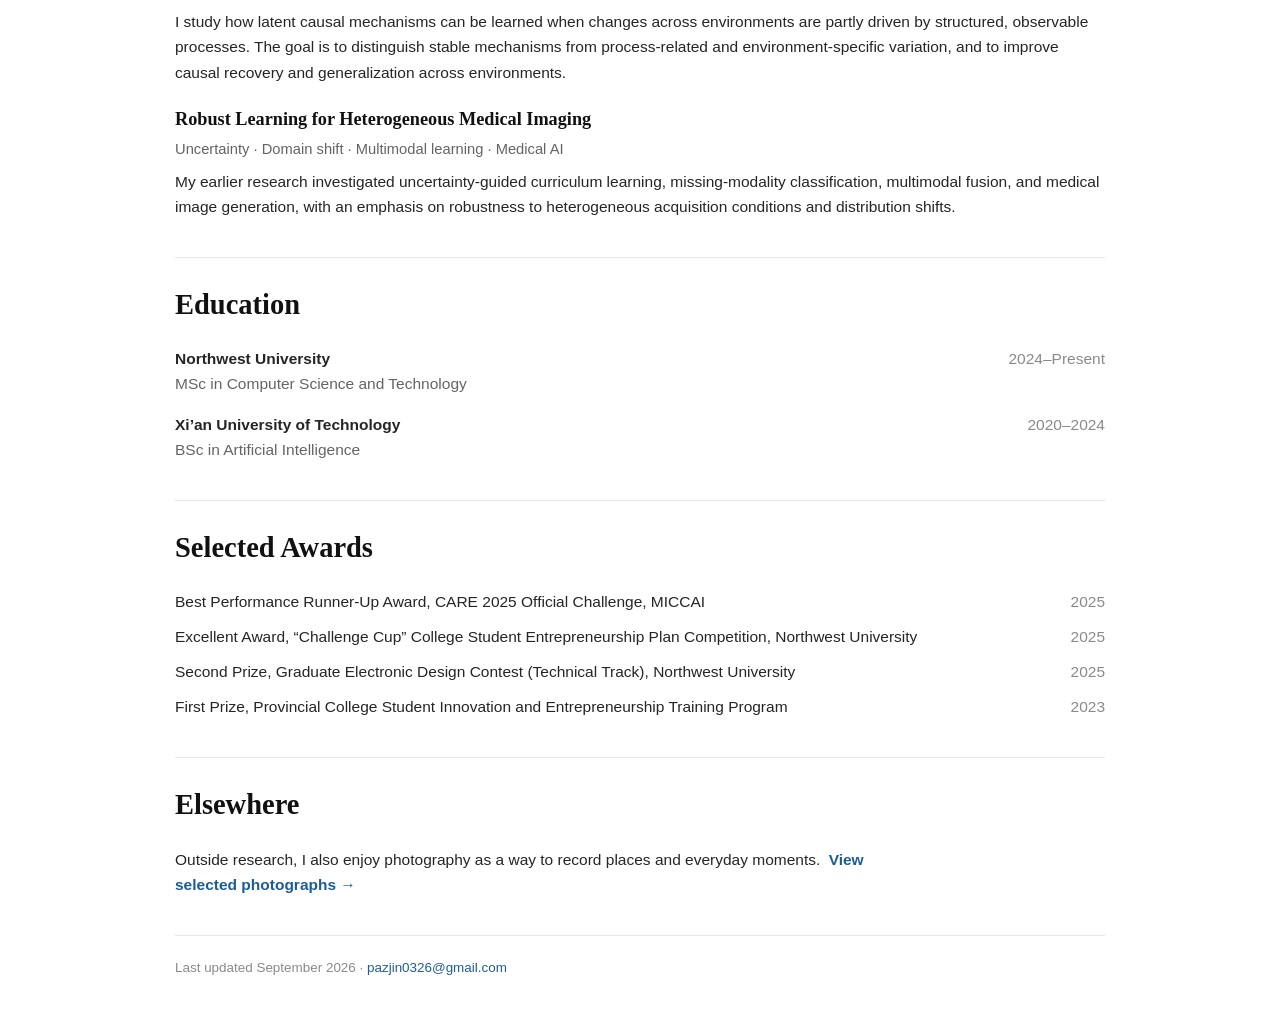
==== commit 279549ef: "Add files via upload" ====
--- a/index.html
+++ b/index.html
@@ -3,10 +3,10 @@
 <head>
   <meta charset="utf-8" />
   <meta name="viewport" content="width=device-width, initial-scale=1" />
-  <meta name="description" content="Yuxin Jin — MSc student at Northwest University working on causal machine learning, causal representation learning, causal discovery, multi-environment learning, and medical AI." />
+  <meta name="description" content="Yuxin Jin — MSc student at Northwest University working on causal machine learning, causal representation learning, causal discovery, multi-environment causal learning, and medical AI." />
   <meta name="author" content="Yuxin Jin" />
   <meta property="og:title" content="Yuxin Jin" />
-  <meta property="og:description" content="Causal machine learning, causal representation learning, causal discovery, and multi-environment learning." />
+  <meta property="og:description" content="Causal machine learning, causal representation learning, causal discovery, and multi-environment causal learning." />
   <meta property="og:type" content="website" />
   <meta property="og:image" content="assets/profile-main.jpg" />
   <title>Yuxin Jin</title>
@@ -30,7 +30,7 @@
         <p>
           I am an MSc student in Computer Science and Technology at Northwest University. My research interests lie in
           <strong>causal machine learning</strong>, <strong>causal representation learning</strong>,
-          <strong>causal discovery</strong>, and <strong>multi-environment learning</strong>. I am particularly interested in learning stable and interpretable causal mechanisms from high-dimensional observations.
+          <strong>causal discovery</strong>, and <strong>multi-environment causal learning</strong>. I am particularly interested in learning stable and interpretable causal mechanisms from high-dimensional observations.
         </p>
         <p>
           My previous work focused on medical image analysis, uncertainty-aware learning, multimodal learning, and generalization under distribution shifts. These experiences motivated me to study how causal structure and mechanism changes can support more reliable and transferable machine learning systems.
@@ -42,7 +42,7 @@
         <p class="links" aria-label="Profile links">
           <a href="mailto:pazjin0326@gmail.com">Email</a>
           <span>·</span>
-          <a href="cv.html">CV</a>
+          <a href="files/Yuxin_Jin_CV.pdf" target="_blank" rel="noopener noreferrer">CV</a>
           <span>·</span>
           <a href="https://github.com/pazjin" target="_blank" rel="noopener noreferrer">GitHub</a>
         </p>
@@ -50,7 +50,7 @@
     </section>
 
     <section class="section" id="publications">
-      <h2>Publications</h2>
+      <h2>Publications &amp; Manuscripts</h2>
 
       <article class="publication">
         <a class="paper-thumb" href="papers/Jin2026_FibUCL.pdf" target="_blank" aria-label="Open FibUCL paper PDF">
@@ -93,13 +93,22 @@
           </p>
         </div>
       </article>
+
+      <article class="research-entry">
+        <h3>How Far Has AI Come in Liver Fibrosis Staging? A Large-Scale Real-World Dataset and Benchmark</h3>
+        <p class="authors">Y. Liu, N. Shi, Z. Zhang, H. Zhang, B. Wang, D. Yu, N. Wang, <strong>Yuxin Jin</strong>, et al.</p>
+        <p class="venue"><em>Submitted to Medical Image Analysis</em>, 2026.</p>
+        <p class="paper-desc">
+          A large-scale real-world benchmark for liver fibrosis staging under multi-center, multi-scanner, and multi-sequence MRI heterogeneity. I contributed the uncertainty-guided curriculum learning method as one of nine independently developed AI approaches evaluated in the benchmark.
+        </p>
+      </article>
     </section>
 
     <section class="section" id="research">
       <h2>Research</h2>
       <div class="research-entry">
-        <h3>Process-Informed Causal Representation Learning</h3>
-        <p class="research-tags">Causal representation learning · Causal discovery · Multi-environment learning</p>
+        <h3>Causal Representation Learning under Structured Process-Informed Environment Shifts</h3>
+        <p class="research-tags">Causal representation learning · Causal discovery · Multi-environment causal learning</p>
         <p>
           I study how latent causal mechanisms can be learned when changes across environments are partly driven by structured, observable processes. The goal is to distinguish stable mechanisms from process-related and environment-specific variation, and to improve causal recovery and generalization across environments.
         </p>
@@ -118,7 +127,7 @@
       <div class="row-list">
         <div class="row">
           <div><strong>Northwest University</strong><br /><span>MSc in Computer Science and Technology</span></div>
-          <time>2024–2027</time>
+          <time>2024–Present</time>
         </div>
         <div class="row">
           <div><strong>Xi’an University of Technology</strong><br /><span>BSc in Artificial Intelligence</span></div>
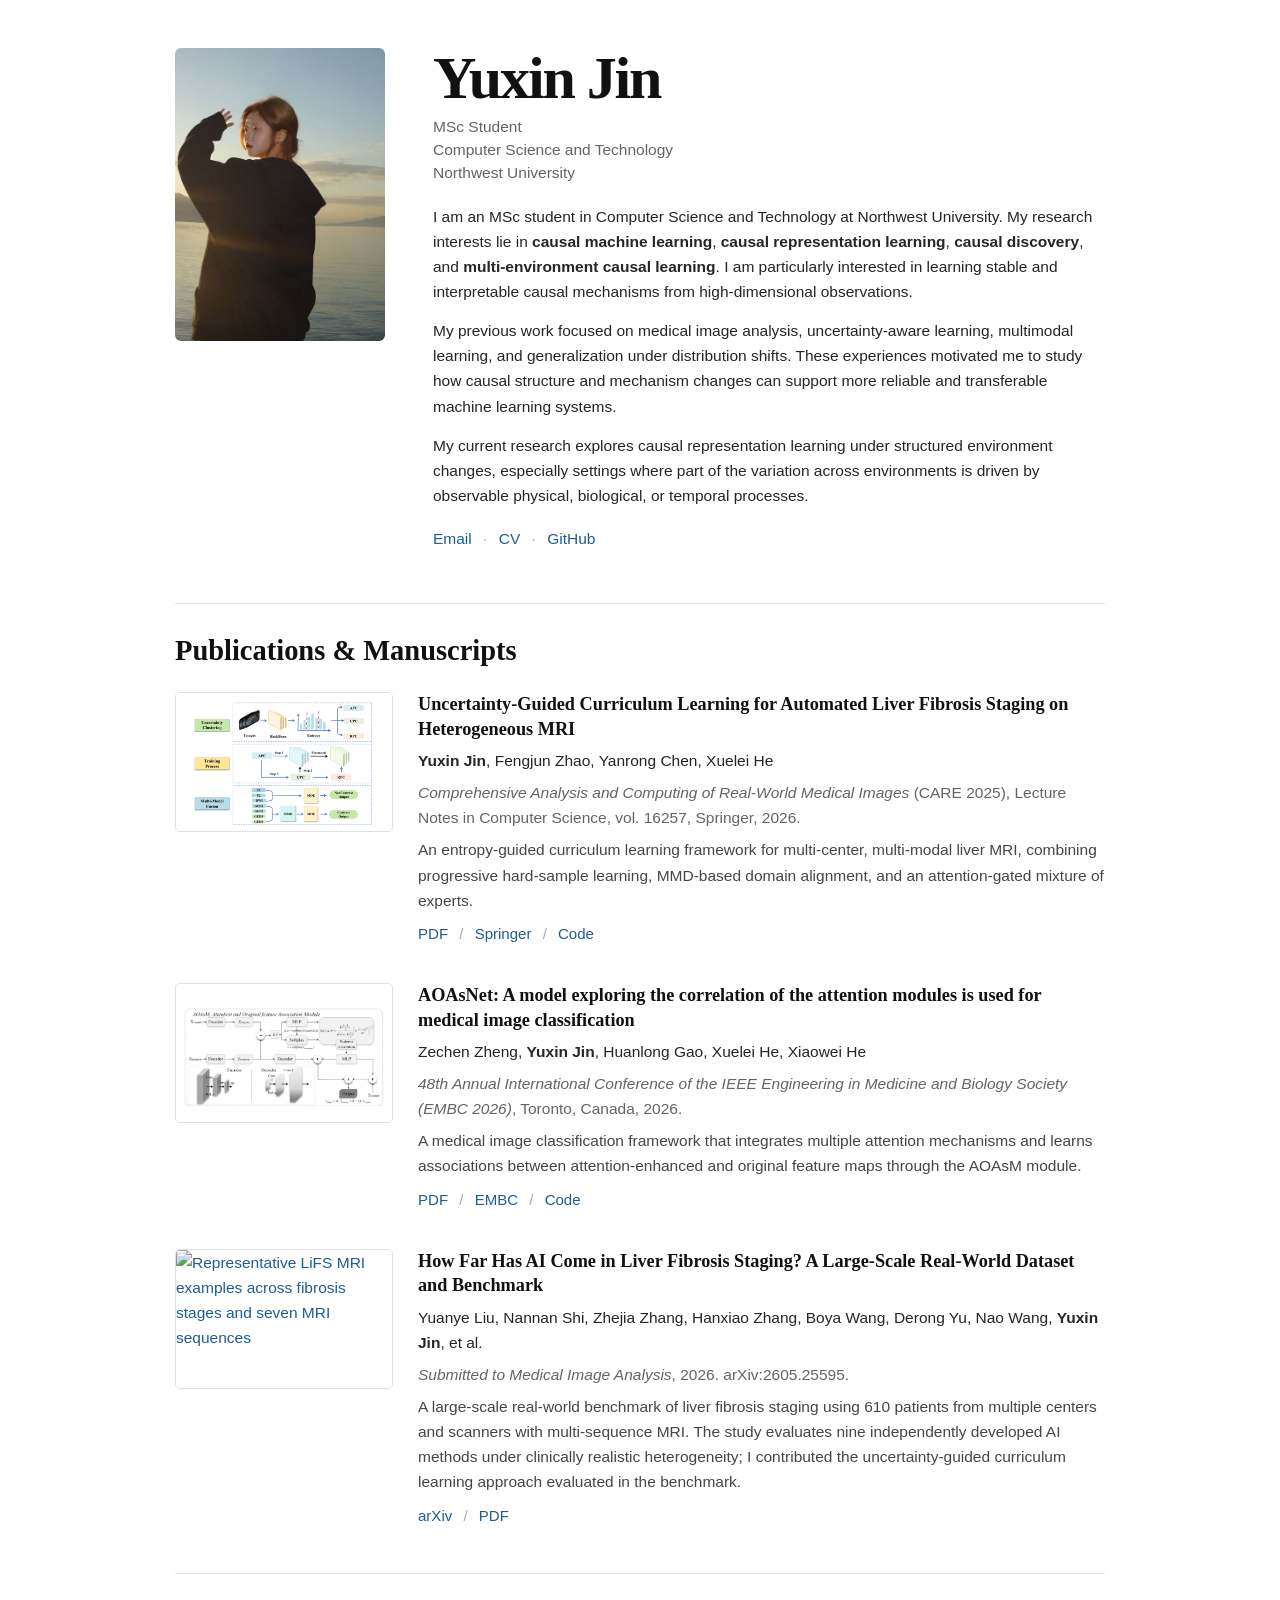
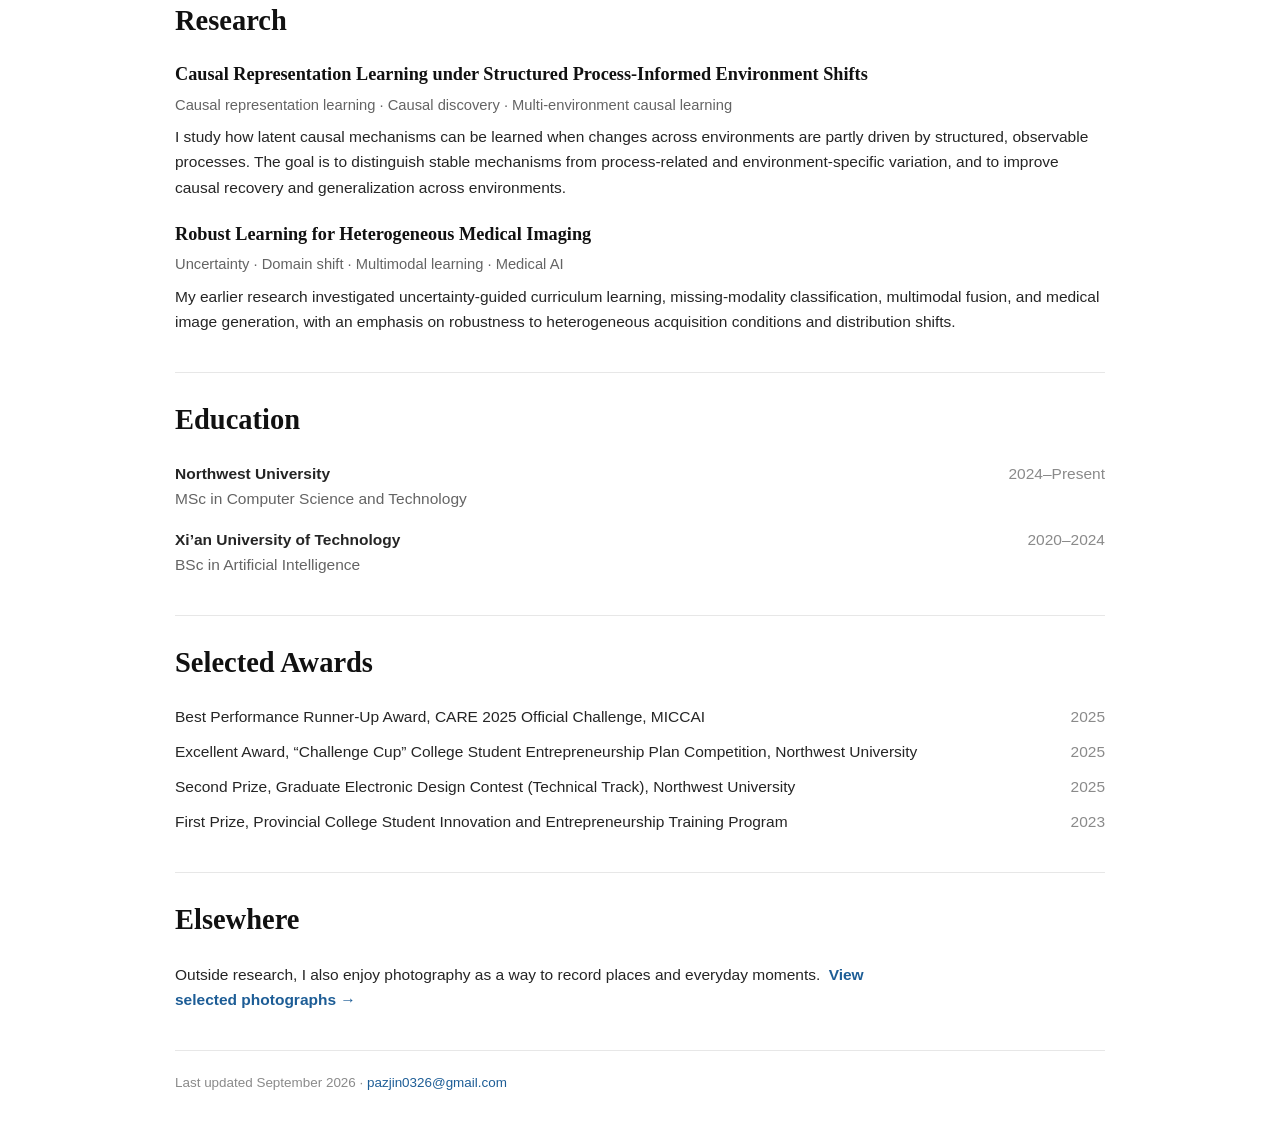
==== commit c609e8d9: "Add files via upload" ====
--- a/index.html
+++ b/index.html
@@ -94,13 +94,23 @@
         </div>
       </article>
 
-      <article class="research-entry">
-        <h3>How Far Has AI Come in Liver Fibrosis Staging? A Large-Scale Real-World Dataset and Benchmark</h3>
-        <p class="authors">Y. Liu, N. Shi, Z. Zhang, H. Zhang, B. Wang, D. Yu, N. Wang, <strong>Yuxin Jin</strong>, et al.</p>
-        <p class="venue"><em>Submitted to Medical Image Analysis</em>, 2026.</p>
-        <p class="paper-desc">
-          A large-scale real-world benchmark for liver fibrosis staging under multi-center, multi-scanner, and multi-sequence MRI heterogeneity. I contributed the uncertainty-guided curriculum learning method as one of nine independently developed AI approaches evaluated in the benchmark.
-        </p>
+      <article class="publication">
+        <a class="paper-thumb" href="https://arxiv.org/abs/2605.25595" target="_blank" rel="noopener noreferrer" aria-label="Open LiFS benchmark manuscript on arXiv">
+          <img src="https://arxiv.org/html/2605.25595v1/intro_v7.png" alt="Representative LiFS MRI examples across fibrosis stages and seven MRI sequences" />
+        </a>
+        <div class="paper-copy">
+          <h3><a href="https://arxiv.org/abs/2605.25595" target="_blank" rel="noopener noreferrer">How Far Has AI Come in Liver Fibrosis Staging? A Large-Scale Real-World Dataset and Benchmark</a></h3>
+          <p class="authors">Yuanye Liu, Nannan Shi, Zhejia Zhang, Hanxiao Zhang, Boya Wang, Derong Yu, Nao Wang, <strong>Yuxin Jin</strong>, et al.</p>
+          <p class="venue"><em>Submitted to Medical Image Analysis</em>, 2026. arXiv:2605.25595.</p>
+          <p class="paper-desc">
+            A large-scale real-world benchmark of liver fibrosis staging using 610 patients from multiple centers and scanners with multi-sequence MRI. The study evaluates nine independently developed AI methods under clinically realistic heterogeneity; I contributed the uncertainty-guided curriculum learning approach evaluated in the benchmark.
+          </p>
+          <p class="paper-links">
+            <a href="https://arxiv.org/abs/2605.25595" target="_blank" rel="noopener noreferrer">arXiv</a>
+            <span>/</span>
+            <a href="https://arxiv.org/pdf/2605.25595" target="_blank" rel="noopener noreferrer">PDF</a>
+          </p>
+        </div>
       </article>
     </section>
 
@@ -127,11 +137,11 @@
       <div class="row-list">
         <div class="row">
           <div><strong>Northwest University</strong><br /><span>MSc in Computer Science and Technology</span></div>
-          <time>2024–Present</time>
+          <time class="notranslate" translate="no">2024–Present</time>
         </div>
         <div class="row">
           <div><strong>Xi’an University of Technology</strong><br /><span>BSc in Artificial Intelligence</span></div>
-          <time>2020–2024</time>
+          <time class="notranslate" translate="no">2020–2024</time>
         </div>
       </div>
     </section>
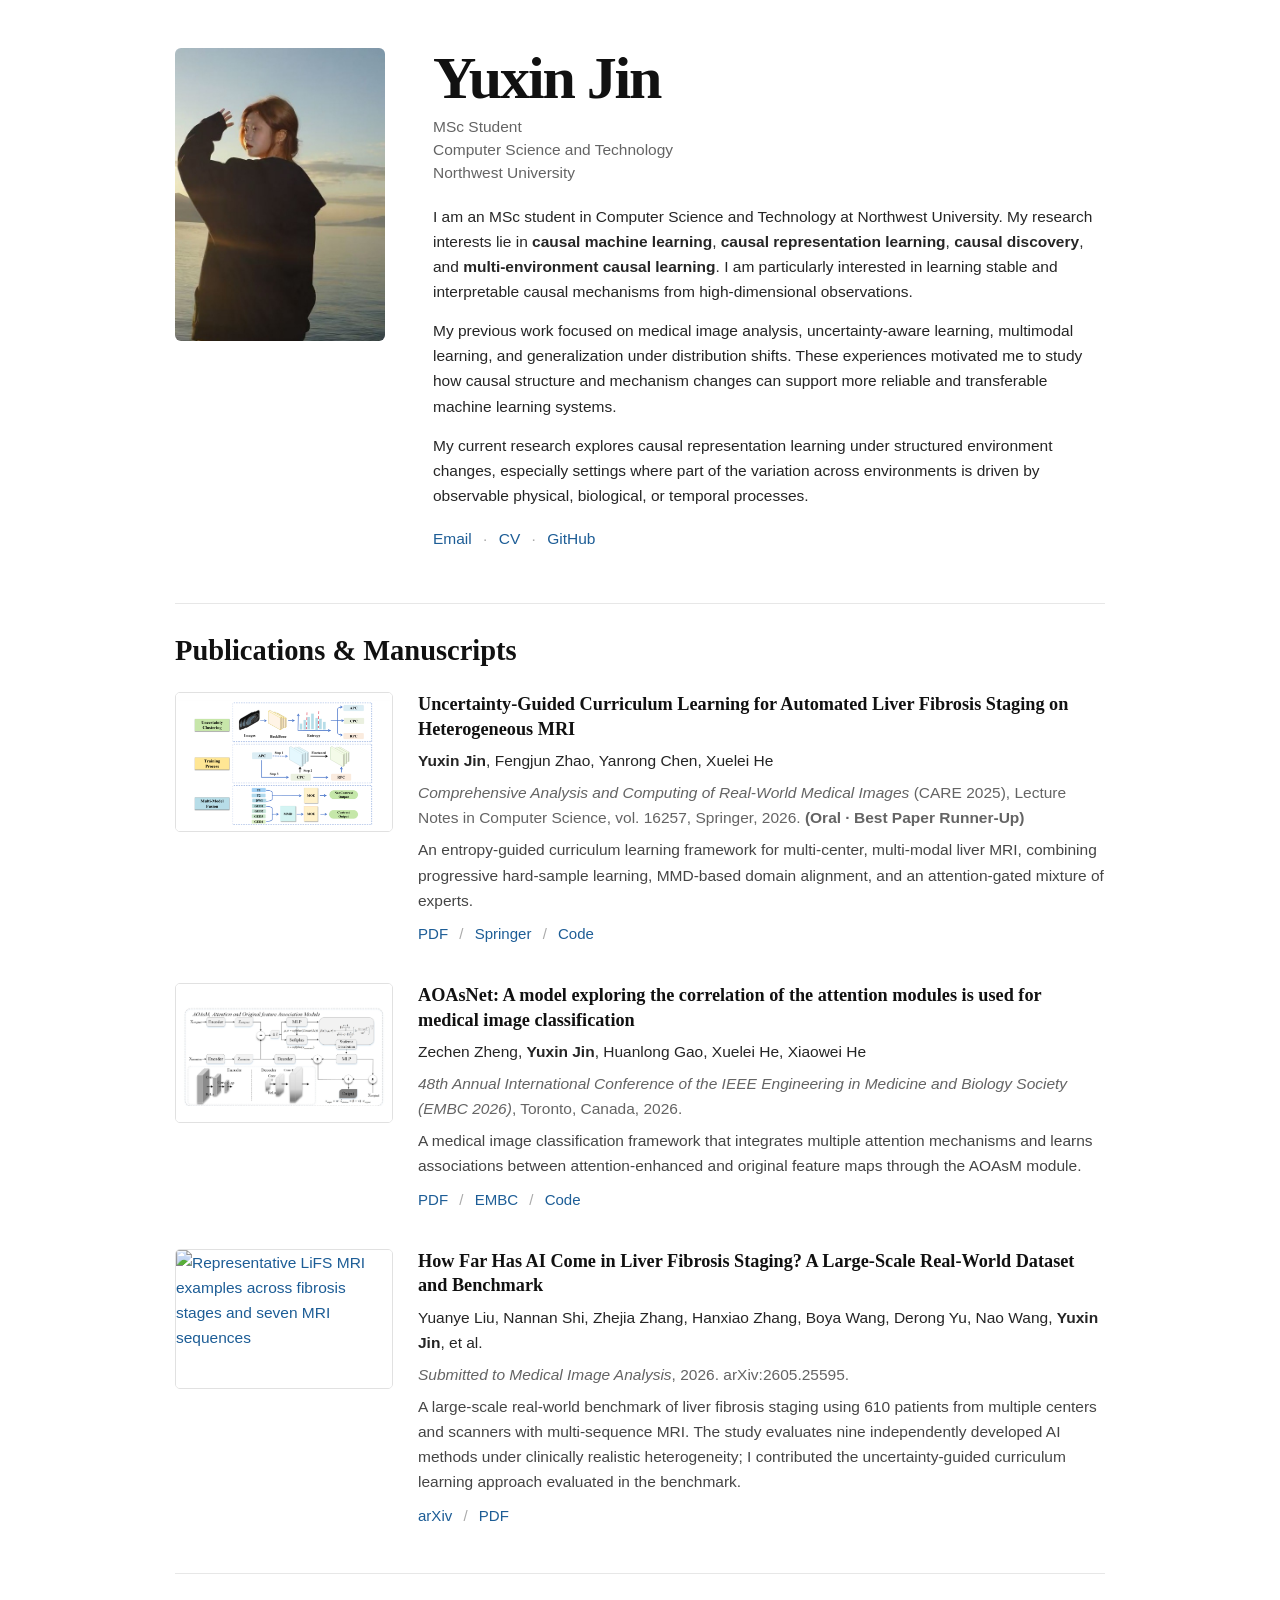
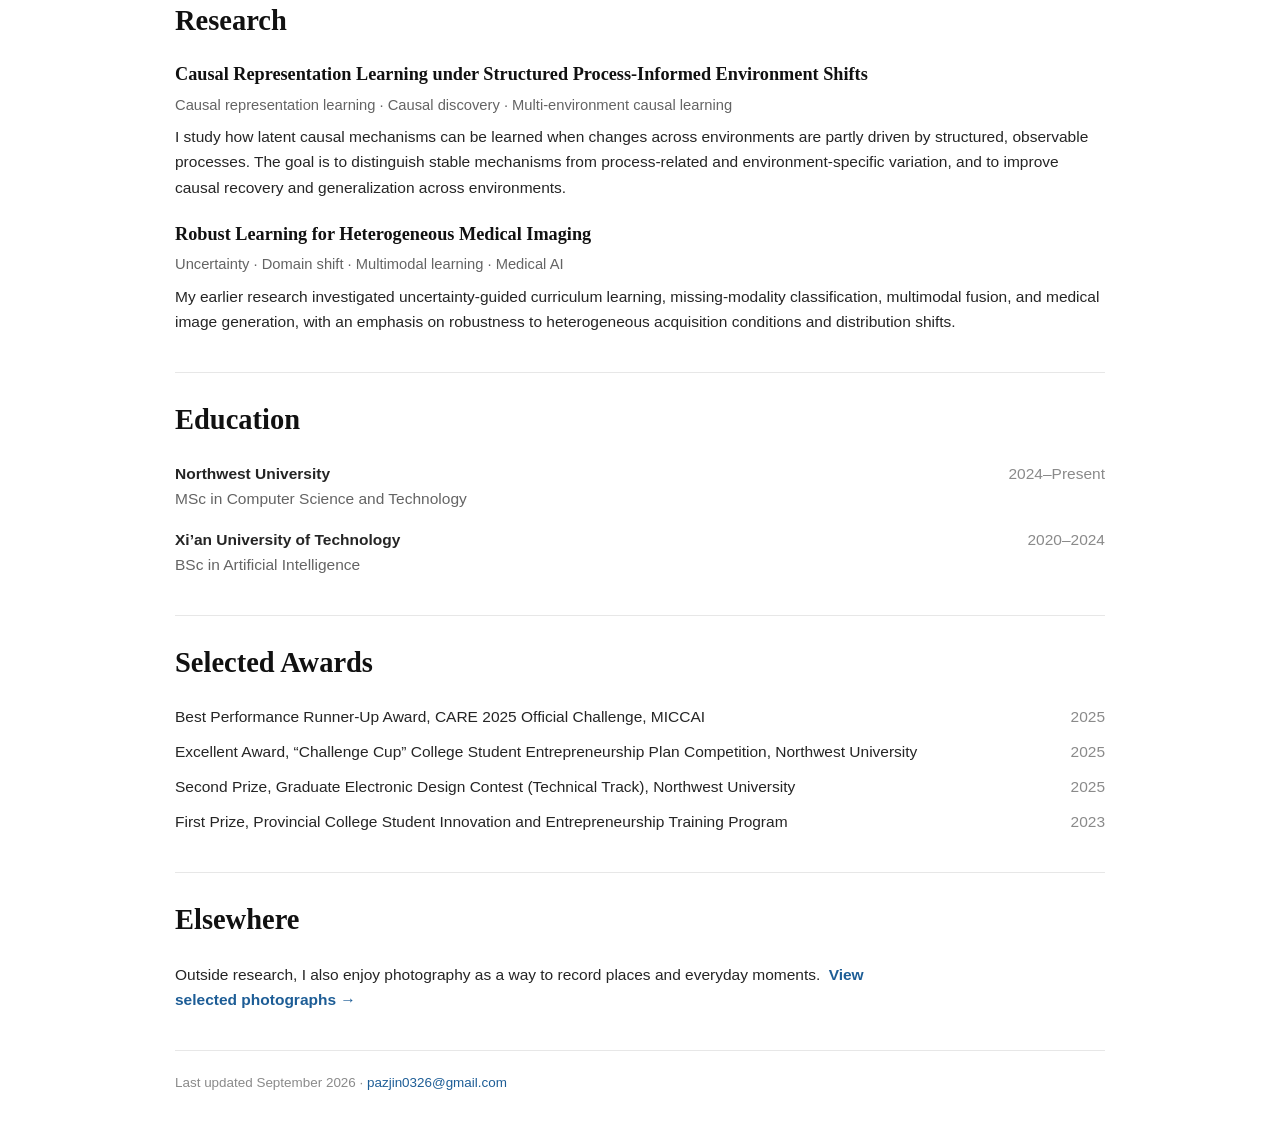
==== commit 0e305dfd: "Add files via upload" ====
--- a/index.html
+++ b/index.html
@@ -59,7 +59,7 @@
         <div class="paper-copy">
           <h3><a href="papers/Jin2026_FibUCL.pdf" target="_blank">Uncertainty-Guided Curriculum Learning for Automated Liver Fibrosis Staging on Heterogeneous MRI</a></h3>
           <p class="authors"><strong>Yuxin Jin</strong>, Fengjun Zhao, Yanrong Chen, Xuelei He</p>
-          <p class="venue"><em>Comprehensive Analysis and Computing of Real-World Medical Images</em> (CARE 2025), Lecture Notes in Computer Science, vol. 16257, Springer, 2026.</p>
+          <p class="venue"><em>Comprehensive Analysis and Computing of Real-World Medical Images</em> (CARE 2025), Lecture Notes in Computer Science, vol. 16257, Springer, 2026. <strong>(Oral · Best Paper Runner-Up)</strong></p>
           <p class="paper-desc">
             An entropy-guided curriculum learning framework for multi-center, multi-modal liver MRI, combining progressive hard-sample learning, MMD-based domain alignment, and an attention-gated mixture of experts.
           </p>
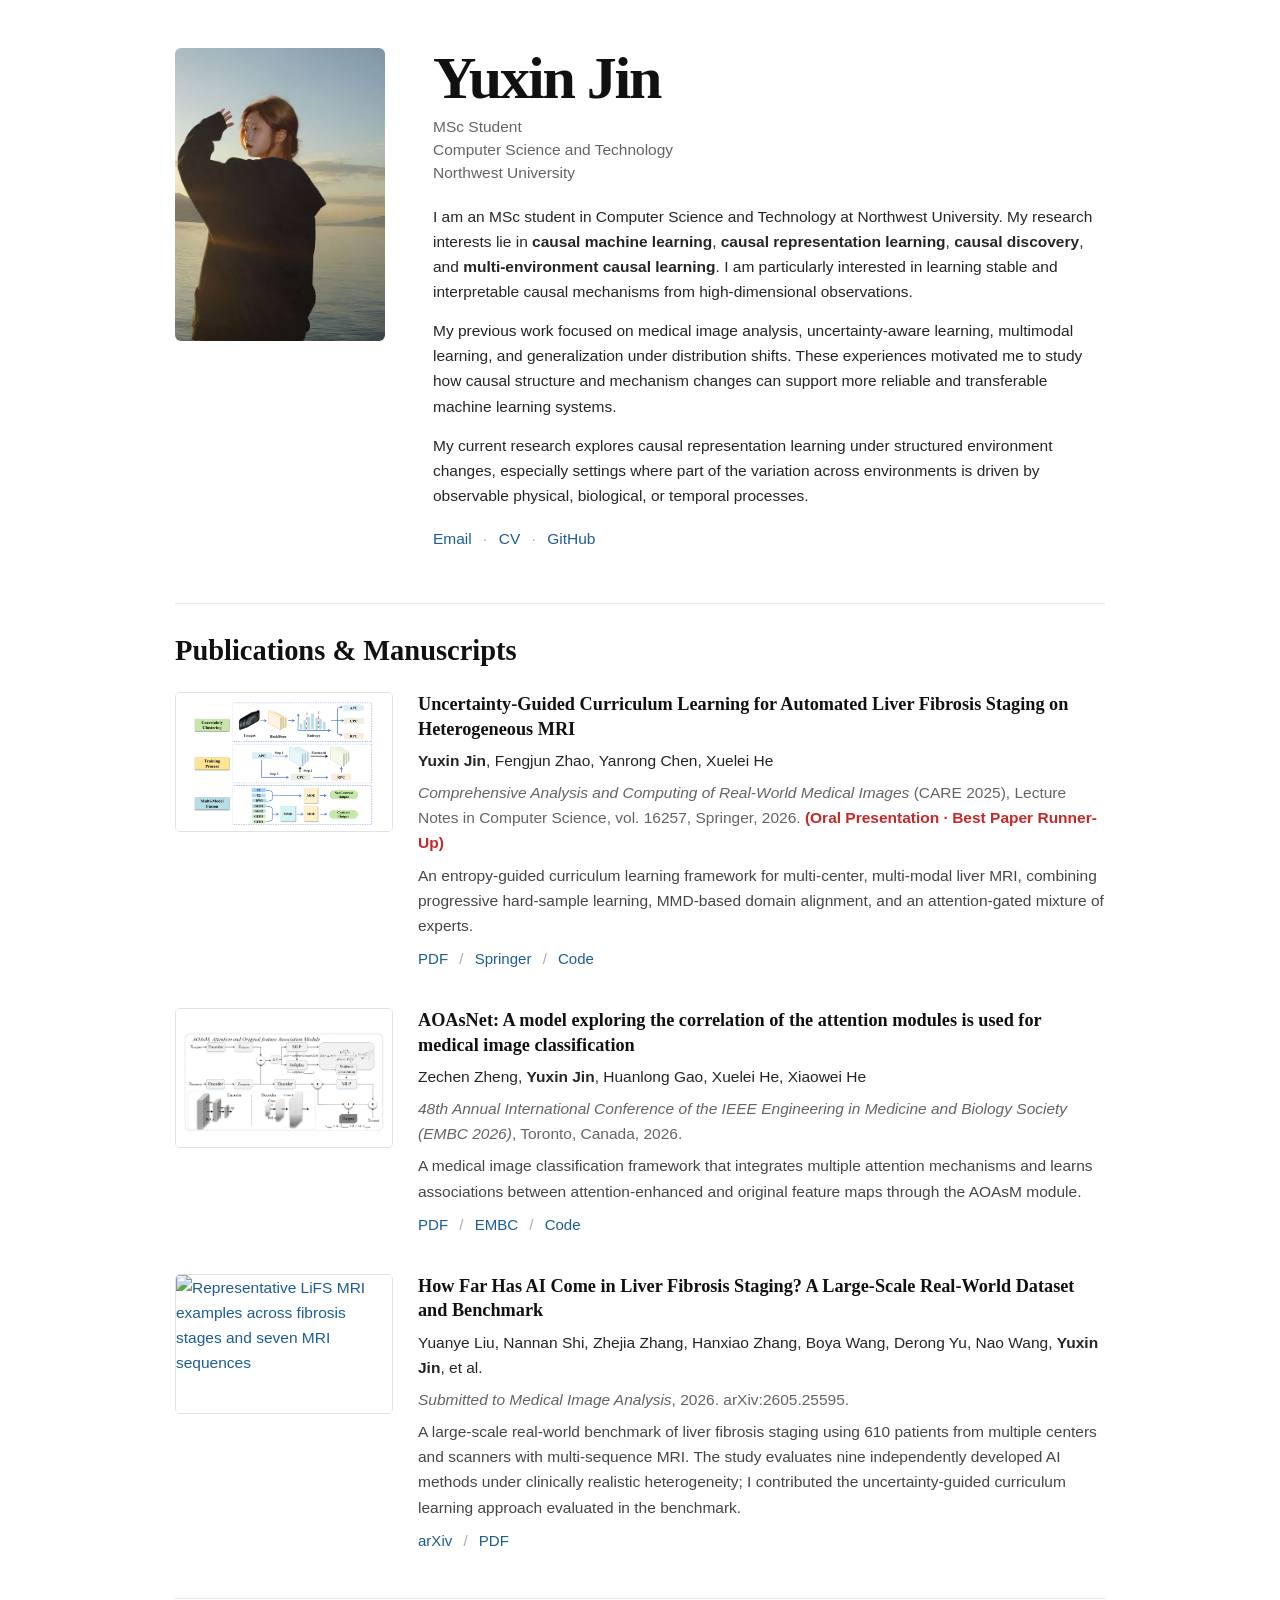
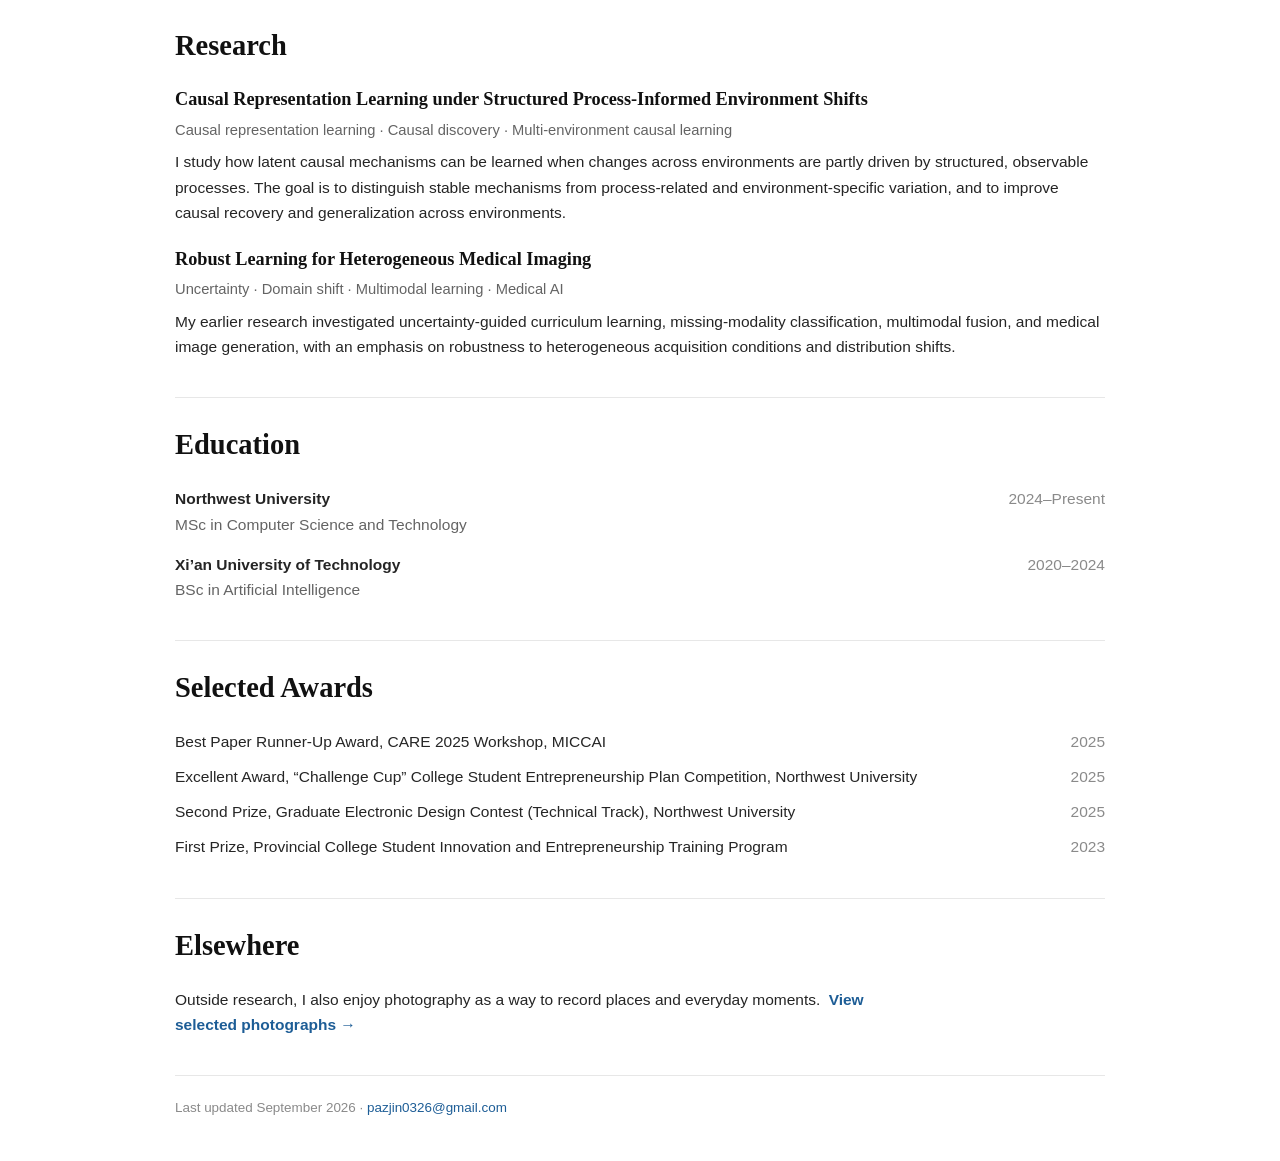
==== commit 5347d8b5: "Add files via upload" ====
--- a/index.html
+++ b/index.html
@@ -59,7 +59,7 @@
         <div class="paper-copy">
           <h3><a href="papers/Jin2026_FibUCL.pdf" target="_blank">Uncertainty-Guided Curriculum Learning for Automated Liver Fibrosis Staging on Heterogeneous MRI</a></h3>
           <p class="authors"><strong>Yuxin Jin</strong>, Fengjun Zhao, Yanrong Chen, Xuelei He</p>
-          <p class="venue"><em>Comprehensive Analysis and Computing of Real-World Medical Images</em> (CARE 2025), Lecture Notes in Computer Science, vol. 16257, Springer, 2026. <strong>(Oral · Best Paper Runner-Up)</strong></p>
+          <p class="venue"><em>Comprehensive Analysis and Computing of Real-World Medical Images</em> (CARE 2025), Lecture Notes in Computer Science, vol. 16257, Springer, 2026. <strong style="color:#c62828;">(Oral Presentation · Best Paper Runner-Up)</strong></p>
           <p class="paper-desc">
             An entropy-guided curriculum learning framework for multi-center, multi-modal liver MRI, combining progressive hard-sample learning, MMD-based domain alignment, and an attention-gated mixture of experts.
           </p>
@@ -149,7 +149,7 @@
     <section class="section" id="awards">
       <h2>Selected Awards</h2>
       <div class="row-list compact">
-        <div class="row"><div>Best Performance Runner-Up Award, CARE 2025 Official Challenge, MICCAI</div><time>2025</time></div>
+        <div class="row"><div>Best Paper Runner-Up Award, CARE 2025 Workshop, MICCAI</div><time>2025</time></div>
         <div class="row"><div>Excellent Award, “Challenge Cup” College Student Entrepreneurship Plan Competition, Northwest University</div><time>2025</time></div>
         <div class="row"><div>Second Prize, Graduate Electronic Design Contest (Technical Track), Northwest University</div><time>2025</time></div>
         <div class="row"><div>First Prize, Provincial College Student Innovation and Entrepreneurship Training Program</div><time>2023</time></div>
